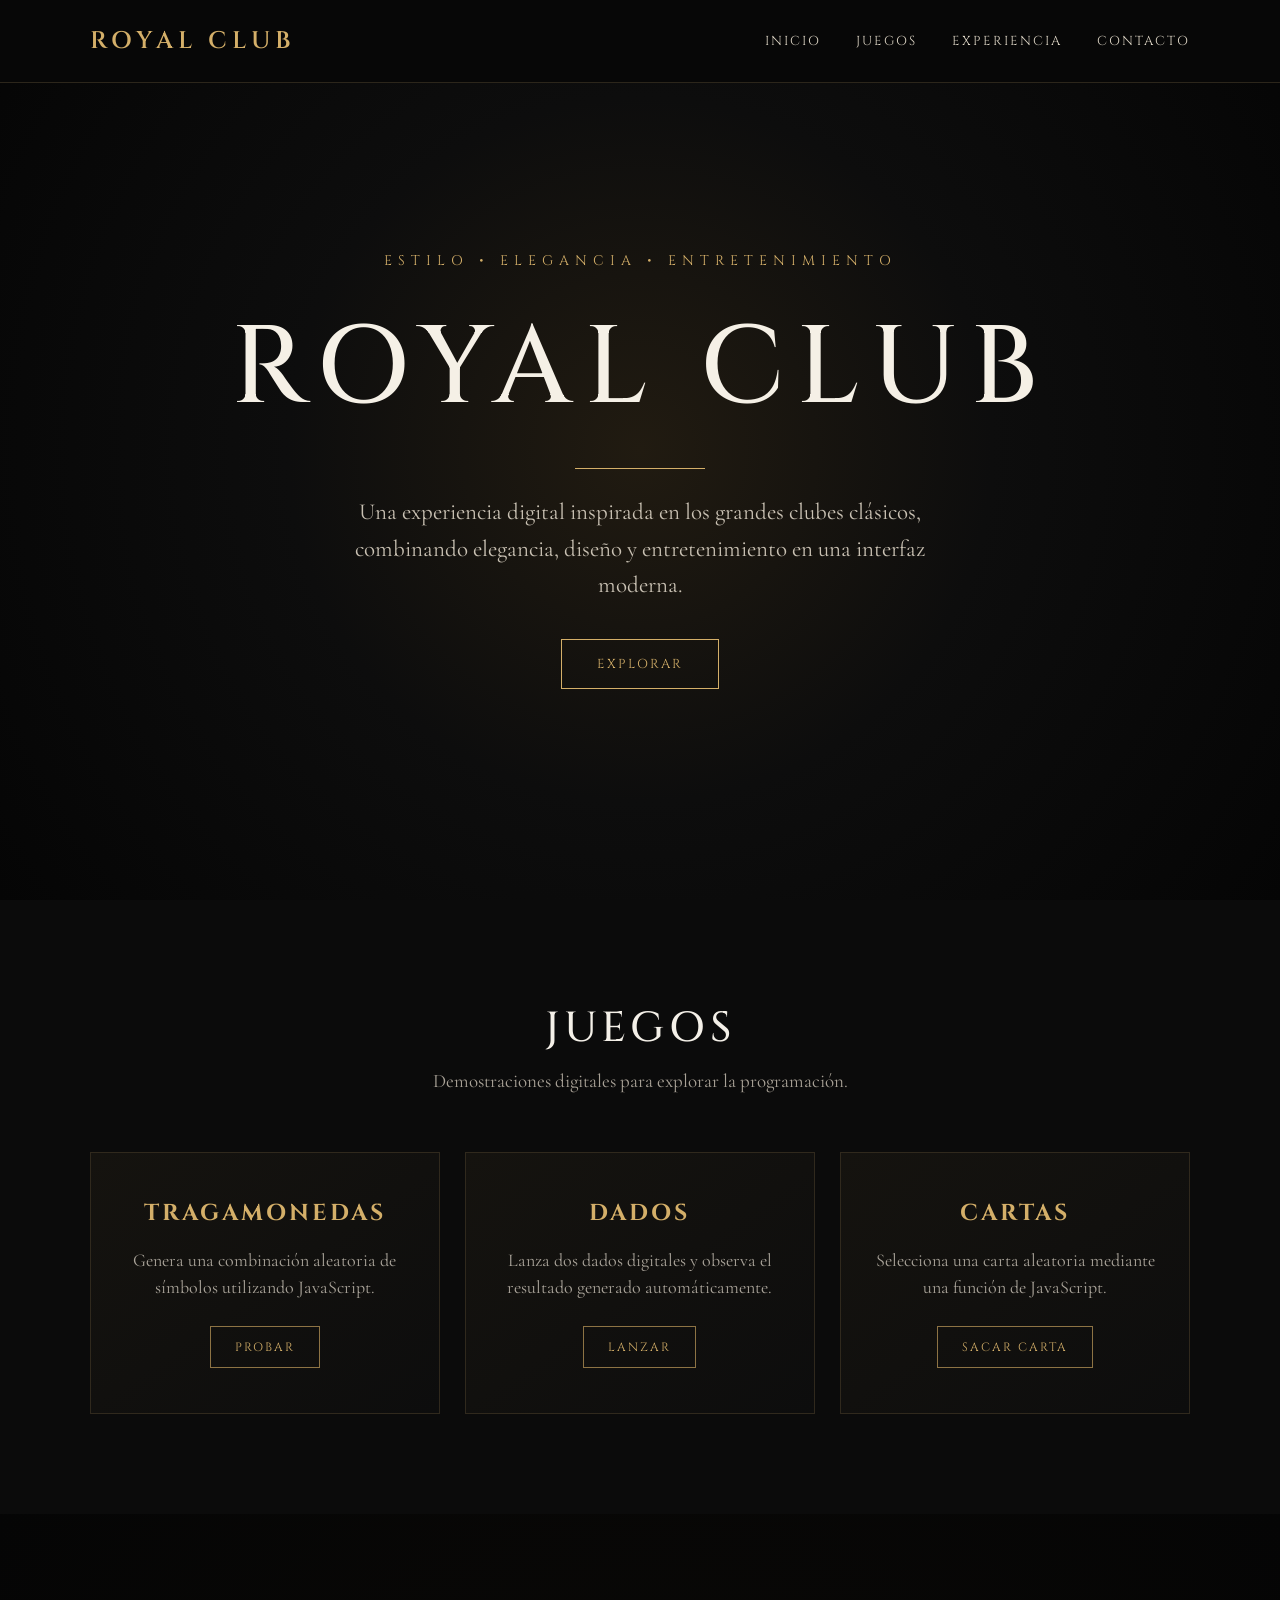
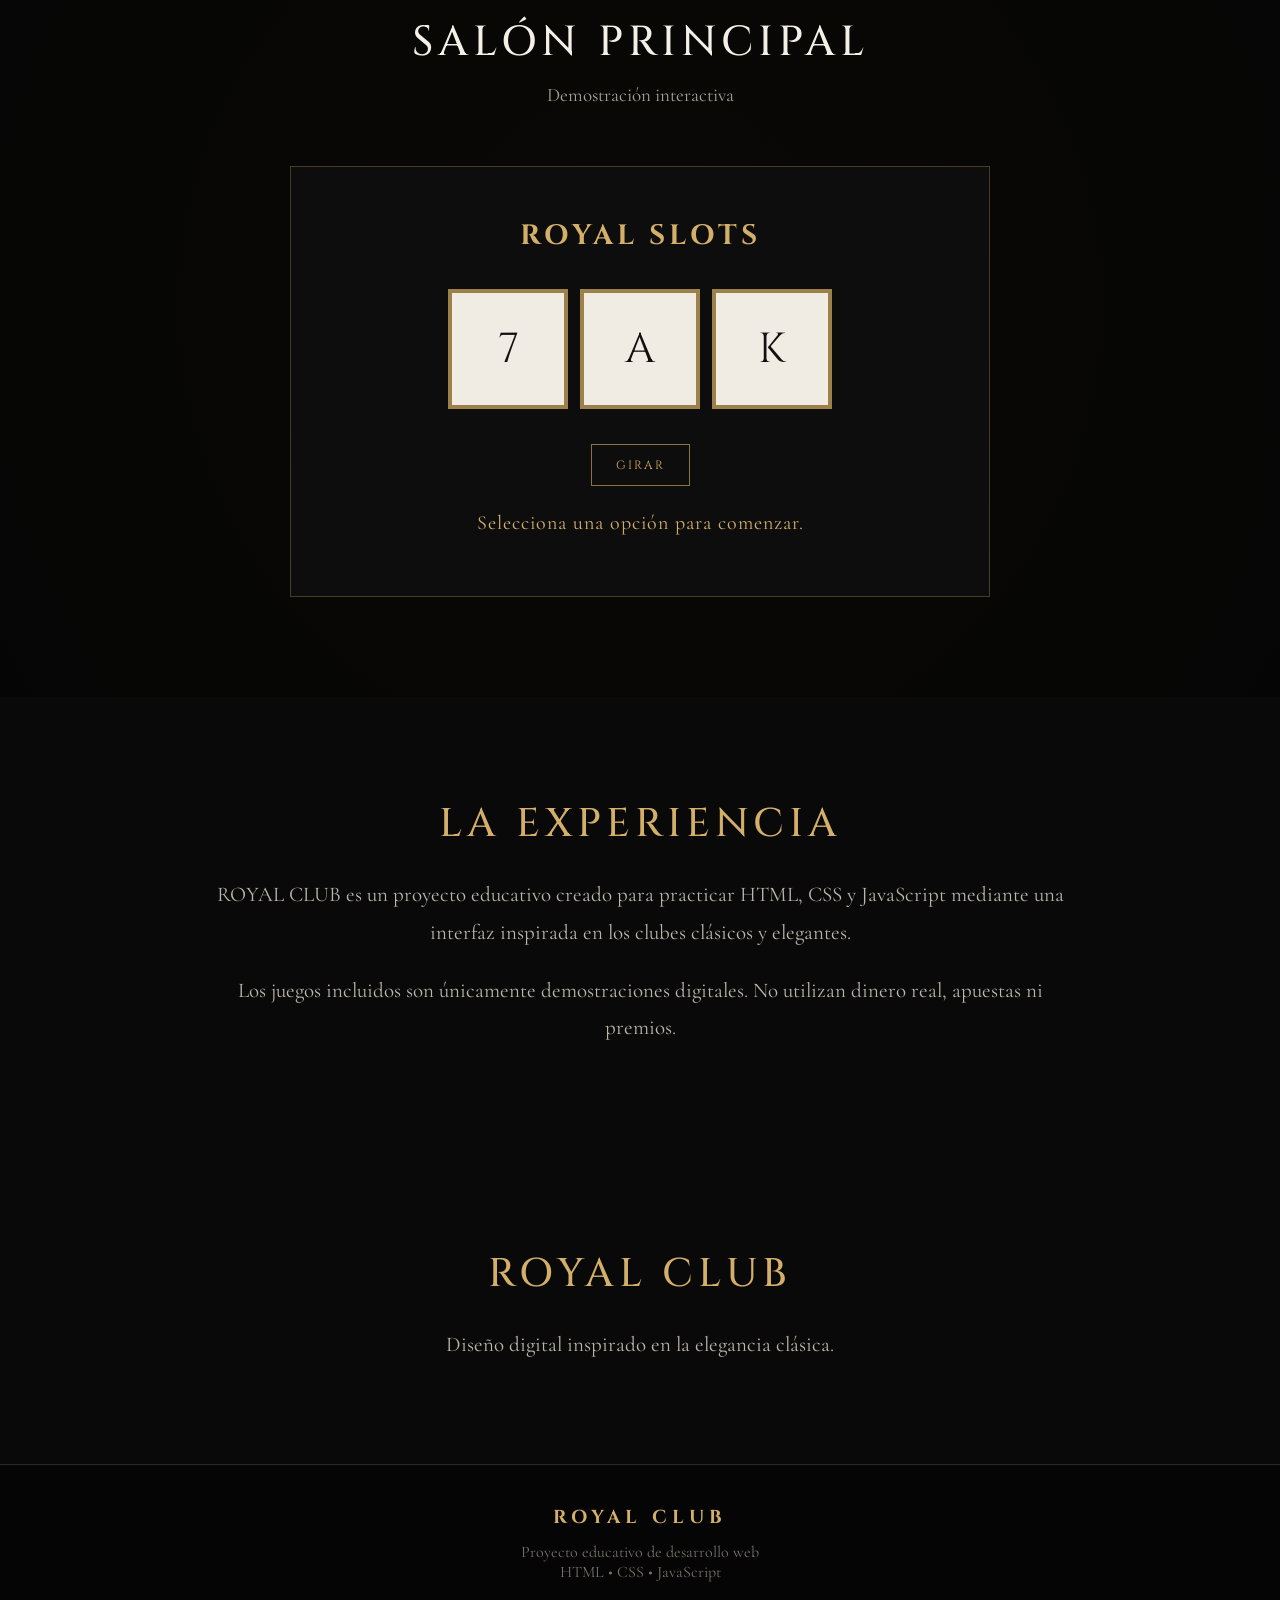
==== index.html @ a1172661 "casino" ====
<!DOCTYPE html>
<html lang="es">
<head>
    <meta charset="UTF-8">
    <meta name="viewport" content="width=device-width, initial-scale=1.0">

    <title>ROYAL CLUB</title>

    <!-- Fuentes elegantes -->
    <link rel="preconnect" href="https://fonts.googleapis.com">
    <link rel="preconnect" href="https://fonts.gstatic.com" crossorigin>

    <link href="https://fonts.googleapis.com/css2?family=Cinzel:wght@400;500;600;700&family=Cormorant+Garamond:wght@400;500;600;700&display=swap" rel="stylesheet">

    <style>

        * {
            margin: 0;
            padding: 0;
            box-sizing: border-box;
        }

        html {
            scroll-behavior: smooth;
        }

        body {
            background: #080808;
            color: #f4f0e8;
            font-family: "Cormorant Garamond", serif;
        }

        /* =========================
           HEADER
        ========================= */

        header {
            width: 100%;
            padding: 25px 7%;
            display: flex;
            justify-content: space-between;
            align-items: center;

            background: rgba(8, 8, 8, 0.96);
            border-bottom: 1px solid #2c261b;

            position: fixed;
            top: 0;
            z-index: 1000;
        }

        .logo {
            font-family: "Cinzel", serif;
            color: #d4af69;
            font-size: 24px;
            letter-spacing: 5px;
            font-weight: 600;
        }

        nav {
            display: flex;
            gap: 35px;
        }

        nav a {
            text-decoration: none;
            color: #ddd5c5;
            font-family: "Cinzel", serif;
            font-size: 13px;
            letter-spacing: 2px;
            transition: 0.3s;
        }

        nav a:hover {
            color: #d4af69;
        }

        /* =========================
           HERO
        ========================= */

        .hero {
            min-height: 100vh;

            display: flex;
            justify-content: center;
            align-items: center;
            text-align: center;

            padding: 120px 20px 80px;

            background:
                radial-gradient(circle at center, #211b11 0%, #0d0d0d 45%, #050505 100%);
        }

        .hero-content {
            max-width: 900px;
        }

        .small-title {
            font-family: "Cinzel", serif;
            color: #d4af69;
            letter-spacing: 6px;
            font-size: 14px;
            margin-bottom: 25px;
        }

        .hero h1 {
            font-family: "Cinzel", serif;
            font-size: clamp(55px, 9vw, 110px);
            font-weight: 500;
            letter-spacing: 12px;
            color: #f5f0e6;
            margin-bottom: 15px;
        }

        .gold-line {
            width: 130px;
            height: 1px;
            background: #d4af69;
            margin: 25px auto;
        }

        .hero p {
            max-width: 650px;
            margin: auto;

            color: #c9c1b3;
            font-size: 23px;
            line-height: 1.6;
        }

        .main-button {
            display: inline-block;
            margin-top: 35px;
            padding: 15px 35px;

            border: 1px solid #d4af69;
            color: #d4af69;
            text-decoration: none;

            font-family: "Cinzel", serif;
            font-size: 13px;
            letter-spacing: 2px;

            transition: 0.4s;
        }

        .main-button:hover {
            background: #d4af69;
            color: #080808;
        }

        /* =========================
           SECCIONES
        ========================= */

        section {
            padding: 100px 7%;
        }

        .section-title {
            text-align: center;
            margin-bottom: 60px;
        }

        .section-title h2 {
            font-family: "Cinzel", serif;
            font-size: 42px;
            font-weight: 500;
            letter-spacing: 5px;
        }

        .section-title p {
            color: #a9a297;
            font-size: 19px;
            margin-top: 12px;
        }

        /* =========================
           JUEGOS
        ========================= */

        .games {
            background: #0b0b0b;
        }

        .game-container {
            max-width: 1150px;
            margin: auto;

            display: grid;
            grid-template-columns: repeat(3, 1fr);
            gap: 25px;
        }

        .game-card {
            background: linear-gradient(145deg, #15130f, #0d0d0d);

            border: 1px solid #30291d;

            padding: 45px 30px;
            text-align: center;

            transition: 0.4s;
        }

        .game-card:hover {
            transform: translateY(-8px);
            border-color: #d4af69;
        }

        .game-card h3 {
            font-family: "Cinzel", serif;
            color: #d4af69;
            font-size: 23px;
            letter-spacing: 3px;
            margin-bottom: 18px;
        }

        .game-card p {
            color: #aaa49a;
            font-size: 18px;
            line-height: 1.5;
            margin-bottom: 25px;
        }

        .game-button {
            background: transparent;
            border: 1px solid #8d7344;
            color: #d4af69;

            padding: 12px 24px;

            cursor: pointer;

            font-family: "Cinzel", serif;
            font-size: 12px;
            letter-spacing: 2px;

            transition: 0.3s;
        }

        .game-button:hover {
            background: #d4af69;
            color: #080808;
        }

        /* =========================
           DEMOSTRACIÓN
        ========================= */

        .demo {
            background:
                linear-gradient(rgba(5,5,5,.93), rgba(5,5,5,.93)),
                radial-gradient(circle, #4c3a1b, #050505);
        }

        .casino-machine {
            max-width: 700px;
            margin: auto;

            padding: 50px;

            border: 1px solid #4a3b23;
            background: #0d0d0d;

            text-align: center;
        }

        .casino-machine h3 {
            font-family: "Cinzel", serif;
            font-size: 28px;
            letter-spacing: 4px;
            color: #d4af69;
            margin-bottom: 35px;
        }

        .slots {
            display: flex;
            justify-content: center;
            gap: 12px;

            margin-bottom: 35px;
        }

        .slot {
            width: 120px;
            height: 120px;

            display: flex;
            justify-content: center;
            align-items: center;

            background: #f0ece3;
            color: #111;

            font-family: "Cinzel", serif;
            font-size: 42px;

            border: 4px solid #9d814b;
        }

        .result {
            margin-top: 25px;

            min-height: 35px;

            color: #d4af69;

            font-size: 20px;
            letter-spacing: 1px;
        }

        /* =========================
           EXPERIENCIA
        ========================= */

        .experience {
            background: #090909;
        }

        .experience-content {
            max-width: 850px;
            margin: auto;

            text-align: center;
        }

        .experience-content h2 {
            font-family: "Cinzel", serif;
            font-size: 40px;
            font-weight: 500;
            letter-spacing: 5px;
            color: #d4af69;
            margin-bottom: 25px;
        }

        .experience-content p {
            color: #bcb5aa;
            font-size: 21px;
            line-height: 1.8;
        }

        /* =========================
           FOOTER
        ========================= */

        footer {
            border-top: 1px solid #30291d;

            padding: 40px 20px;

            text-align: center;

            background: #050505;
        }

        footer h3 {
            font-family: "Cinzel", serif;
            color: #d4af69;
            letter-spacing: 5px;
            margin-bottom: 12px;
        }

        footer p {
            color: #777269;
            font-size: 16px;
        }

        /* =========================
           RESPONSIVE
        ========================= */

        @media (max-width: 850px) {

            header {
                padding: 20px;
            }

            nav {
                gap: 12px;
            }

            nav a {
                font-size: 10px;
            }

            .game-container {
                grid-template-columns: 1fr;
            }

            .hero h1 {
                letter-spacing: 6px;
            }
        }

        @media (max-width: 550px) {

            header {
                flex-direction: column;
                gap: 15px;
            }

            nav {
                flex-wrap: wrap;
                justify-content: center;
            }

            .hero {
                padding-top: 170px;
            }

            .hero h1 {
                font-size: 48px;
            }

            .hero p {
                font-size: 19px;
            }

            .slots {
                gap: 6px;
            }

            .slot {
                width: 85px;
                height: 90px;
                font-size: 30px;
            }

            .casino-machine {
                padding: 30px 15px;
            }
        }

    </style>
</head>

<body>

    <!-- =========================
         HEADER
    ========================= -->

    <header>

        <div class="logo">
            ROYAL CLUB
        </div>

        <nav>
            <a href="#inicio">INICIO</a>
            <a href="#juegos">JUEGOS</a>
            <a href="#experiencia">EXPERIENCIA</a>
            <a href="#contacto">CONTACTO</a>
        </nav>

    </header>


    <!-- =========================
         INICIO
    ========================= -->

    <section class="hero" id="inicio">

        <div class="hero-content">

            <div class="small-title">
                ESTILO • ELEGANCIA • ENTRETENIMIENTO
            </div>

            <h1>
                ROYAL CLUB
            </h1>

            <div class="gold-line"></div>

            <p>
                Una experiencia digital inspirada en los grandes clubes
                clásicos, combinando elegancia, diseño y entretenimiento
                en una interfaz moderna.
            </p>

            <a href="#juegos" class="main-button">
                EXPLORAR
            </a>

        </div>

    </section>


    <!-- =========================
         JUEGOS
    ========================= -->

    <section class="games" id="juegos">

        <div class="section-title">

            <h2>
                JUEGOS
            </h2>

            <p>
                Demostraciones digitales para explorar la programación.
            </p>

        </div>


        <div class="game-container">

            <div class="game-card">

                <h3>
                    TRAGAMONEDAS
                </h3>

                <p>
                    Genera una combinación aleatoria de símbolos
                    utilizando JavaScript.
                </p>

                <button class="game-button" onclick="jugarSlots()">
                    PROBAR
                </button>

            </div>


            <div class="game-card">

                <h3>
                    DADOS
                </h3>

                <p>
                    Lanza dos dados digitales y observa el resultado
                    generado automáticamente.
                </p>

                <button class="game-button" onclick="lanzarDados()">
                    LANZAR
                </button>

            </div>


            <div class="game-card">

                <h3>
                    CARTAS
                </h3>

                <p>
                    Selecciona una carta aleatoria mediante una función
                    de JavaScript.
                </p>

                <button class="game-button" onclick="sacarCarta()">
                    SACAR CARTA
                </button>

            </div>

        </div>

    </section>


    <!-- =========================
         DEMOSTRACIÓN
    ========================= -->

    <section class="demo">

        <div class="section-title">

            <h2>
                SALÓN PRINCIPAL
            </h2>

            <p>
                Demostración interactiva
            </p>

        </div>


        <div class="casino-machine">

            <h3>
                ROYAL SLOTS
            </h3>

            <div class="slots">

                <div class="slot" id="slot1">
                    7
                </div>

                <div class="slot" id="slot2">
                    A
                </div>

                <div class="slot" id="slot3">
                    K
                </div>

            </div>


            <button class="game-button" onclick="jugarSlots()">
                GIRAR
            </button>

            <div class="result" id="resultado">
                Selecciona una opción para comenzar.
            </div>

        </div>

    </section>


    <!-- =========================
         EXPERIENCIA
    ========================= -->

    <section class="experience" id="experiencia">

        <div class="experience-content">

            <h2>
                LA EXPERIENCIA
            </h2>

            <p>
                ROYAL CLUB es un proyecto educativo creado para practicar
                HTML, CSS y JavaScript mediante una interfaz inspirada
                en los clubes clásicos y elegantes.
            </p>

            <br>

            <p>
                Los juegos incluidos son únicamente demostraciones
                digitales. No utilizan dinero real, apuestas ni premios.
            </p>

        </div>

    </section>


    <!-- =========================
         CONTACTO
    ========================= -->

    <section class="experience" id="contacto">

        <div class="experience-content">

            <h2>
                ROYAL CLUB
            </h2>

            <p>
                Diseño digital inspirado en la elegancia clásica.
            </p>

        </div>

    </section>


    <!-- =========================
         FOOTER
    ========================= -->

    <footer>

        <h3>
            ROYAL CLUB
        </h3>

        <p>
            Proyecto educativo de desarrollo web
        </p>

        <p>
            HTML • CSS • JavaScript
        </p>

    </footer>


    <!-- =========================
         JAVASCRIPT
    ========================= -->

    <script>

        const simbolos = [
            "7",
            "A",
            "K",
            "Q",
            "★",
            "◆"
        ];


        function jugarSlots() {

            const resultado1 =
                simbolos[Math.floor(Math.random() * simbolos.length)];

            const resultado2 =
                simbolos[Math.floor(Math.random() * simbolos.length)];

            const resultado3 =
                simbolos[Math.floor(Math.random() * simbolos.length)];


            document.getElementById("slot1").textContent = resultado1;

            document.getElementById("slot2").textContent = resultado2;

            document.getElementById("slot3").textContent = resultado3;


            const resultado =
                document.getElementById("resultado");


            if (
                resultado1 === resultado2 &&
                resultado2 === resultado3
            ) {

                resultado.textContent =
                    "Tres símbolos iguales.";

            } else {

                resultado.textContent =
                    "Combinación generada.";

            }

        }


        function lanzarDados() {

            const dado1 =
                Math.floor(Math.random() * 6) + 1;

            const dado2 =
                Math.floor(Math.random() * 6) + 1;

            const total =
                dado1 + dado2;


            document.getElementById("resultado").textContent =
                "Dado 1: " + dado1 +
                " | Dado 2: " + dado2 +
                " | Total: " + total;

        }


        function sacarCarta() {

            const cartas = [
                "AS",
                "REY",
                "REINA",
                "JACK",
                "10",
                "9"
            ];


            const carta =
                cartas[Math.floor(Math.random() * cartas.length)];


            document.getElementById("resultado").textContent =
                "Carta seleccionada: " + carta;

        }

    </script>

</body>
</html>
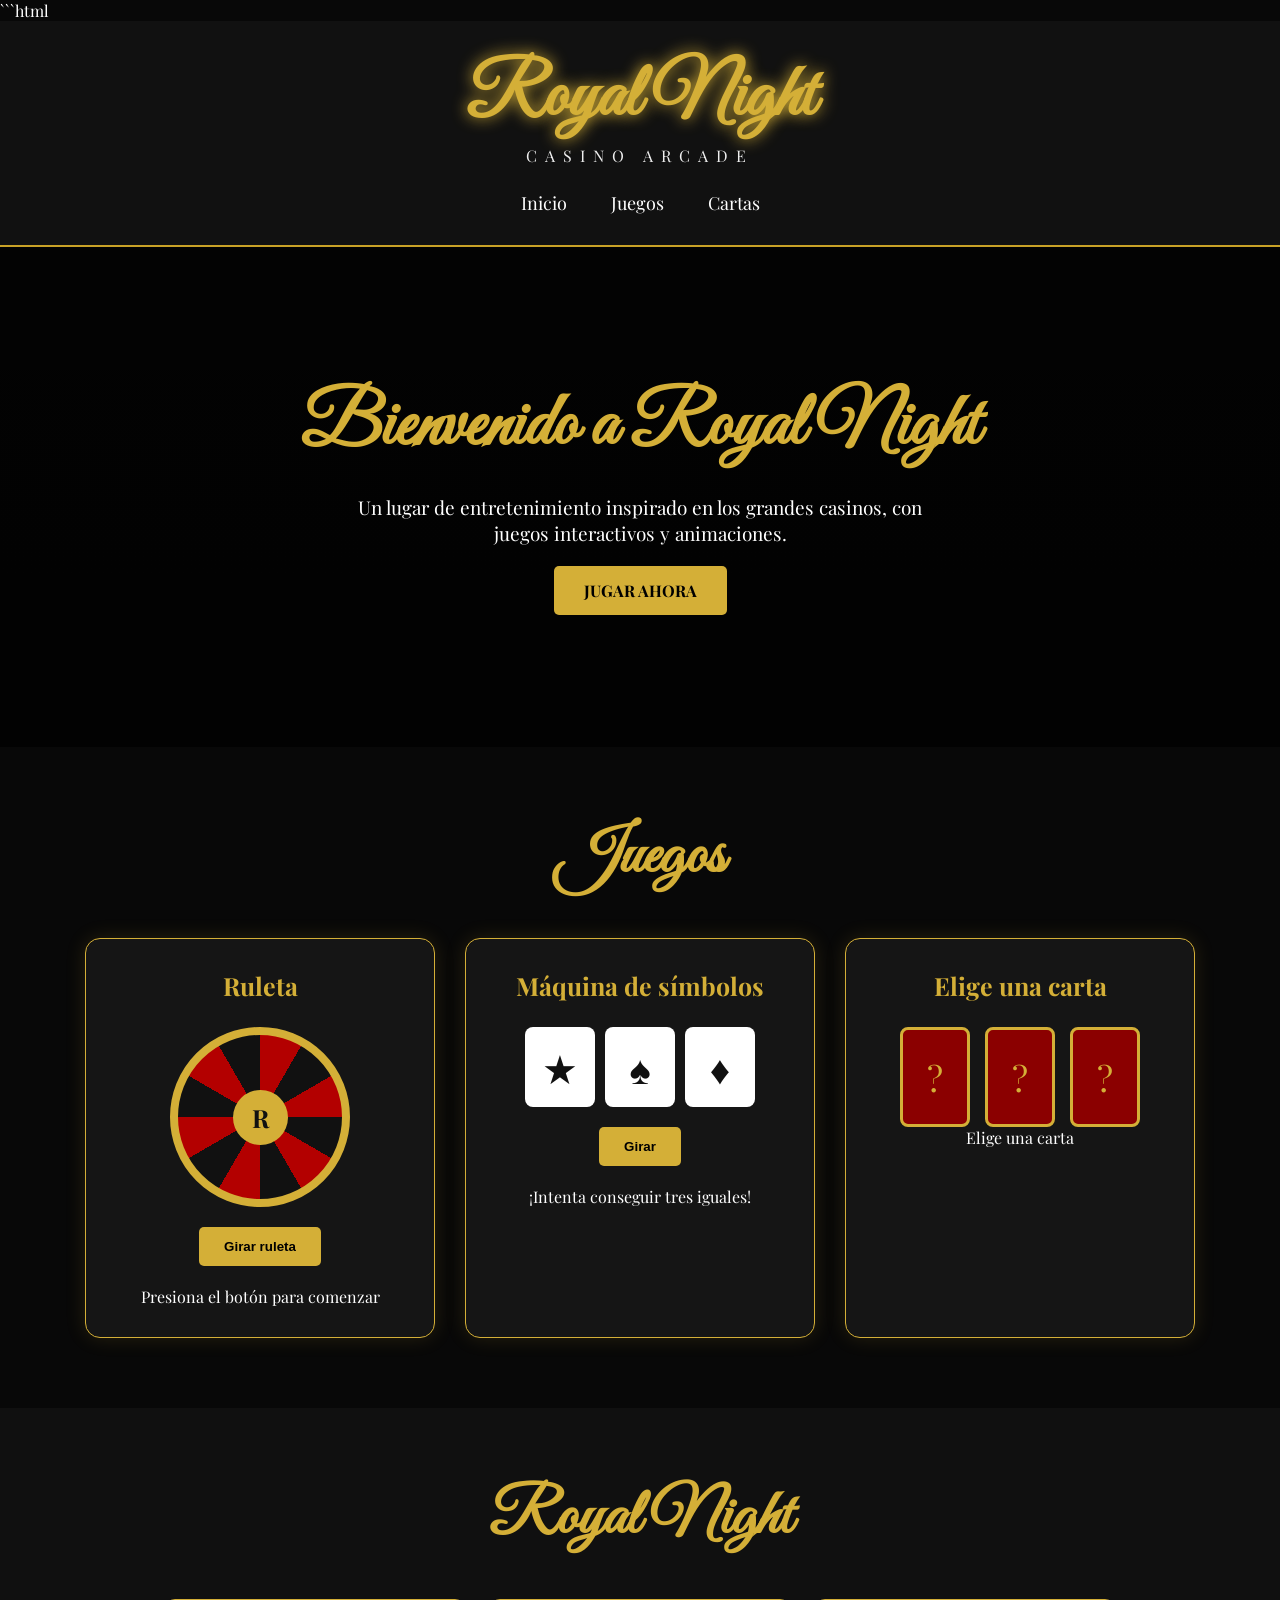
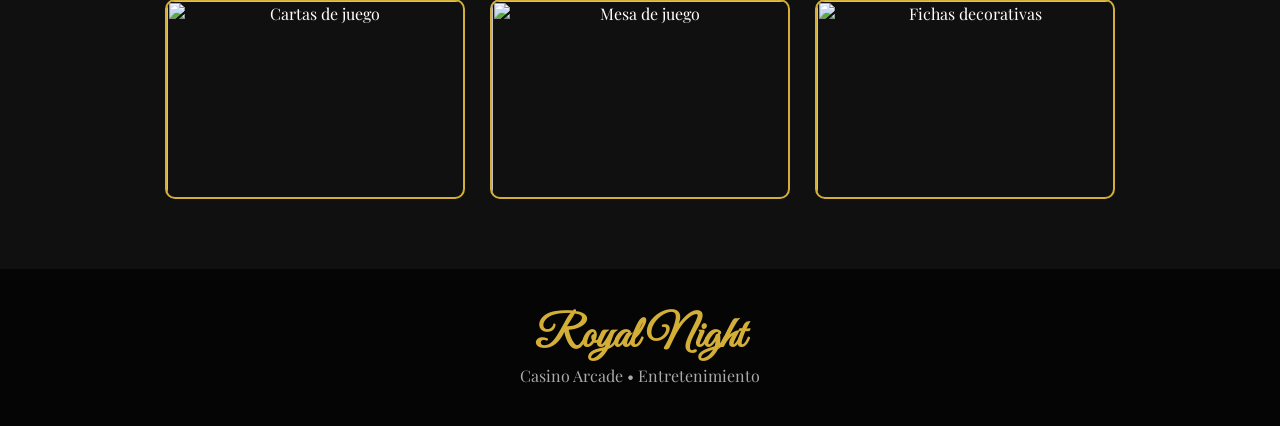
==== commit 6dbecb38: "casino" ====
--- a/index.html
+++ b/index.html
@@ -1,569 +1,106 @@
+```html
 <!DOCTYPE html>
 <html lang="es">
 <head>
     <meta charset="UTF-8">
     <meta name="viewport" content="width=device-width, initial-scale=1.0">
+    <title>Royal Night Casino</title>
 
-    <title>ROYAL CLUB</title>
-
-    <!-- Fuentes elegantes -->
     <link rel="preconnect" href="https://fonts.googleapis.com">
     <link rel="preconnect" href="https://fonts.gstatic.com" crossorigin>
+    <link href="https://fonts.googleapis.com/css2?family=Great+Vibes&family=Playfair+Display:wght@400;600;700&display=swap" rel="stylesheet">
 
-    <link href="https://fonts.googleapis.com/css2?family=Cinzel:wght@400;500;600;700&family=Cormorant+Garamond:wght@400;500;600;700&display=swap" rel="stylesheet">
-
-    <style>
-
-        * {
-            margin: 0;
-            padding: 0;
-            box-sizing: border-box;
-        }
-
-        html {
-            scroll-behavior: smooth;
-        }
-
-        body {
-            background: #080808;
-            color: #f4f0e8;
-            font-family: "Cormorant Garamond", serif;
-        }
-
-        /* =========================
-           HEADER
-        ========================= */
-
-        header {
-            width: 100%;
-            padding: 25px 7%;
-            display: flex;
-            justify-content: space-between;
-            align-items: center;
-
-            background: rgba(8, 8, 8, 0.96);
-            border-bottom: 1px solid #2c261b;
-
-            position: fixed;
-            top: 0;
-            z-index: 1000;
-        }
-
-        .logo {
-            font-family: "Cinzel", serif;
-            color: #d4af69;
-            font-size: 24px;
-            letter-spacing: 5px;
-            font-weight: 600;
-        }
-
-        nav {
-            display: flex;
-            gap: 35px;
-        }
-
-        nav a {
-            text-decoration: none;
-            color: #ddd5c5;
-            font-family: "Cinzel", serif;
-            font-size: 13px;
-            letter-spacing: 2px;
-            transition: 0.3s;
-        }
-
-        nav a:hover {
-            color: #d4af69;
-        }
-
-        /* =========================
-           HERO
-        ========================= */
-
-        .hero {
-            min-height: 100vh;
-
-            display: flex;
-            justify-content: center;
-            align-items: center;
-            text-align: center;
-
-            padding: 120px 20px 80px;
-
-            background:
-                radial-gradient(circle at center, #211b11 0%, #0d0d0d 45%, #050505 100%);
-        }
-
-        .hero-content {
-            max-width: 900px;
-        }
-
-        .small-title {
-            font-family: "Cinzel", serif;
-            color: #d4af69;
-            letter-spacing: 6px;
-            font-size: 14px;
-            margin-bottom: 25px;
-        }
-
-        .hero h1 {
-            font-family: "Cinzel", serif;
-            font-size: clamp(55px, 9vw, 110px);
-            font-weight: 500;
-            letter-spacing: 12px;
-            color: #f5f0e6;
-            margin-bottom: 15px;
-        }
-
-        .gold-line {
-            width: 130px;
-            height: 1px;
-            background: #d4af69;
-            margin: 25px auto;
-        }
-
-        .hero p {
-            max-width: 650px;
-            margin: auto;
-
-            color: #c9c1b3;
-            font-size: 23px;
-            line-height: 1.6;
-        }
-
-        .main-button {
-            display: inline-block;
-            margin-top: 35px;
-            padding: 15px 35px;
-
-            border: 1px solid #d4af69;
-            color: #d4af69;
-            text-decoration: none;
-
-            font-family: "Cinzel", serif;
-            font-size: 13px;
-            letter-spacing: 2px;
-
-            transition: 0.4s;
-        }
-
-        .main-button:hover {
-            background: #d4af69;
-            color: #080808;
-        }
-
-        /* =========================
-           SECCIONES
-        ========================= */
-
-        section {
-            padding: 100px 7%;
-        }
-
-        .section-title {
-            text-align: center;
-            margin-bottom: 60px;
-        }
-
-        .section-title h2 {
-            font-family: "Cinzel", serif;
-            font-size: 42px;
-            font-weight: 500;
-            letter-spacing: 5px;
-        }
-
-        .section-title p {
-            color: #a9a297;
-            font-size: 19px;
-            margin-top: 12px;
-        }
-
-        /* =========================
-           JUEGOS
-        ========================= */
-
-        .games {
-            background: #0b0b0b;
-        }
-
-        .game-container {
-            max-width: 1150px;
-            margin: auto;
-
-            display: grid;
-            grid-template-columns: repeat(3, 1fr);
-            gap: 25px;
-        }
-
-        .game-card {
-            background: linear-gradient(145deg, #15130f, #0d0d0d);
-
-            border: 1px solid #30291d;
-
-            padding: 45px 30px;
-            text-align: center;
-
-            transition: 0.4s;
-        }
-
-        .game-card:hover {
-            transform: translateY(-8px);
-            border-color: #d4af69;
-        }
-
-        .game-card h3 {
-            font-family: "Cinzel", serif;
-            color: #d4af69;
-            font-size: 23px;
-            letter-spacing: 3px;
-            margin-bottom: 18px;
-        }
-
-        .game-card p {
-            color: #aaa49a;
-            font-size: 18px;
-            line-height: 1.5;
-            margin-bottom: 25px;
-        }
-
-        .game-button {
-            background: transparent;
-            border: 1px solid #8d7344;
-            color: #d4af69;
-
-            padding: 12px 24px;
-
-            cursor: pointer;
-
-            font-family: "Cinzel", serif;
-            font-size: 12px;
-            letter-spacing: 2px;
-
-            transition: 0.3s;
-        }
-
-        .game-button:hover {
-            background: #d4af69;
-            color: #080808;
-        }
-
-        /* =========================
-           DEMOSTRACIÓN
-        ========================= */
-
-        .demo {
-            background:
-                linear-gradient(rgba(5,5,5,.93), rgba(5,5,5,.93)),
-                radial-gradient(circle, #4c3a1b, #050505);
-        }
-
-        .casino-machine {
-            max-width: 700px;
-            margin: auto;
-
-            padding: 50px;
-
-            border: 1px solid #4a3b23;
-            background: #0d0d0d;
-
-            text-align: center;
-        }
-
-        .casino-machine h3 {
-            font-family: "Cinzel", serif;
-            font-size: 28px;
-            letter-spacing: 4px;
-            color: #d4af69;
-            margin-bottom: 35px;
-        }
-
-        .slots {
-            display: flex;
-            justify-content: center;
-            gap: 12px;
-
-            margin-bottom: 35px;
-        }
-
-        .slot {
-            width: 120px;
-            height: 120px;
-
-            display: flex;
-            justify-content: center;
-            align-items: center;
-
-            background: #f0ece3;
-            color: #111;
-
-            font-family: "Cinzel", serif;
-            font-size: 42px;
-
-            border: 4px solid #9d814b;
-        }
-
-        .result {
-            margin-top: 25px;
-
-            min-height: 35px;
-
-            color: #d4af69;
-
-            font-size: 20px;
-            letter-spacing: 1px;
-        }
-
-        /* =========================
-           EXPERIENCIA
-        ========================= */
-
-        .experience {
-            background: #090909;
-        }
-
-        .experience-content {
-            max-width: 850px;
-            margin: auto;
-
-            text-align: center;
-        }
-
-        .experience-content h2 {
-            font-family: "Cinzel", serif;
-            font-size: 40px;
-            font-weight: 500;
-            letter-spacing: 5px;
-            color: #d4af69;
-            margin-bottom: 25px;
-        }
-
-        .experience-content p {
-            color: #bcb5aa;
-            font-size: 21px;
-            line-height: 1.8;
-        }
-
-        /* =========================
-           FOOTER
-        ========================= */
-
-        footer {
-            border-top: 1px solid #30291d;
-
-            padding: 40px 20px;
-
-            text-align: center;
-
-            background: #050505;
-        }
-
-        footer h3 {
-            font-family: "Cinzel", serif;
-            color: #d4af69;
-            letter-spacing: 5px;
-            margin-bottom: 12px;
-        }
-
-        footer p {
-            color: #777269;
-            font-size: 16px;
-        }
-
-        /* =========================
-           RESPONSIVE
-        ========================= */
-
-        @media (max-width: 850px) {
-
-            header {
-                padding: 20px;
-            }
-
-            nav {
-                gap: 12px;
-            }
-
-            nav a {
-                font-size: 10px;
-            }
-
-            .game-container {
-                grid-template-columns: 1fr;
-            }
-
-            .hero h1 {
-                letter-spacing: 6px;
-            }
-        }
-
-        @media (max-width: 550px) {
-
-            header {
-                flex-direction: column;
-                gap: 15px;
-            }
-
-            nav {
-                flex-wrap: wrap;
-                justify-content: center;
-            }
-
-            .hero {
-                padding-top: 170px;
-            }
-
-            .hero h1 {
-                font-size: 48px;
-            }
-
-            .hero p {
-                font-size: 19px;
-            }
-
-            .slots {
-                gap: 6px;
-            }
-
-            .slot {
-                width: 85px;
-                height: 90px;
-                font-size: 30px;
-            }
-
-            .casino-machine {
-                padding: 30px 15px;
-            }
-        }
-
-    </style>
+    <link rel="stylesheet" href="css/style.css">
 </head>
 
 <body>
 
-    <!-- =========================
-         HEADER
-    ========================= -->
-
     <header>
-
-        <div class="logo">
-            ROYAL CLUB
-        </div>
+        <h1>Royal Night</h1>
+        <p>CASINO ARCADE</p>
 
         <nav>
-            <a href="#inicio">INICIO</a>
-            <a href="#juegos">JUEGOS</a>
-            <a href="#experiencia">EXPERIENCIA</a>
-            <a href="#contacto">CONTACTO</a>
+            <a href="#inicio">Inicio</a>
+            <a href="#juegos">Juegos</a>
+            <a href="#cartas">Cartas</a>
         </nav>
-
     </header>
 
-
-    <!-- =========================
-         INICIO
-    ========================= -->
-
-    <section class="hero" id="inicio">
-
-        <div class="hero-content">
-
-            <div class="small-title">
-                ESTILO • ELEGANCIA • ENTRETENIMIENTO
-            </div>
-
-            <h1>
-                ROYAL CLUB
-            </h1>
-
-            <div class="gold-line"></div>
-
+    <section id="inicio" class="hero">
+        <div class="hero-text">
+            <h2>Bienvenido a Royal Night</h2>
             <p>
-                Una experiencia digital inspirada en los grandes clubes
-                clásicos, combinando elegancia, diseño y entretenimiento
-                en una interfaz moderna.
+                Un lugar de entretenimiento inspirado en los grandes casinos,
+                con juegos interactivos y animaciones.
             </p>
 
-            <a href="#juegos" class="main-button">
-                EXPLORAR
-            </a>
-
+            <a href="#juegos" class="boton">JUGAR AHORA</a>
         </div>
-
     </section>
 
+    <section id="juegos" class="juegos">
 
-    <!-- =========================
-         JUEGOS
-    ========================= -->
+        <h2>Juegos</h2>
 
-    <section class="games" id="juegos">
+        <div class="contenedor-juegos">
 
-        <div class="section-title">
+            <!-- RULETA -->
+            <div class="juego">
+                <h3>Ruleta</h3>
 
-            <h2>
-                JUEGOS
-            </h2>
+                <div class="ruleta" id="ruleta">
+                    <div class="centro">R</div>
+                </div>
 
-            <p>
-                Demostraciones digitales para explorar la programación.
-            </p>
+                <button onclick="girarRuleta()">Girar ruleta</button>
 
-        </div>
-
-
-        <div class="game-container">
-
-            <div class="game-card">
-
-                <h3>
-                    TRAGAMONEDAS
-                </h3>
-
-                <p>
-                    Genera una combinación aleatoria de símbolos
-                    utilizando JavaScript.
+                <p id="resultadoRuleta">
+                    Presiona el botón para comenzar
                 </p>
-
-                <button class="game-button" onclick="jugarSlots()">
-                    PROBAR
-                </button>
-
             </div>
 
 
-            <div class="game-card">
+            <!-- SIMBOLOS -->
+            <div class="juego">
+                <h3>Máquina de símbolos</h3>
 
-                <h3>
-                    DADOS
-                </h3>
+                <div class="slots">
+                    <span id="slot1">★</span>
+                    <span id="slot2">♠</span>
+                    <span id="slot3">♦</span>
+                </div>
 
-                <p>
-                    Lanza dos dados digitales y observa el resultado
-                    generado automáticamente.
+                <button onclick="girarSlots()">Girar</button>
+
+                <p id="resultadoSlots">
+                    ¡Intenta conseguir tres iguales!
                 </p>
-
-                <button class="game-button" onclick="lanzarDados()">
-                    LANZAR
-                </button>
-
             </div>
 
 
-            <div class="game-card">
+            <!-- CARTAS -->
+            <div class="juego" id="cartas">
+                <h3>Elige una carta</h3>
 
-                <h3>
-                    CARTAS
-                </h3>
+                <div class="cartas">
 
-                <p>
-                    Selecciona una carta aleatoria mediante una función
-                    de JavaScript.
+                    <div class="carta" onclick="elegirCarta(this)">
+                        <div class="dorso">?</div>
+                    </div>
+
+                    <div class="carta" onclick="elegirCarta(this)">
+                        <div class="dorso">?</div>
+                    </div>
+
+                    <div class="carta" onclick="elegirCarta(this)">
+                        <div class="dorso">?</div>
+                    </div>
+
+                </div>
+
+                <p id="resultadoCarta">
+                    Elige una carta
                 </p>
-
-                <button class="game-button" onclick="sacarCarta()">
-                    SACAR CARTA
-                </button>
-
             </div>
 
         </div>
@@ -571,232 +108,35 @@
     </section>
 
 
-    <!-- =========================
-         DEMOSTRACIÓN
-    ========================= -->
+    <section class="galeria">
 
-    <section class="demo">
+        <h2>Royal Night</h2>
 
-        <div class="section-title">
+        <div class="imagenes">
 
-            <h2>
-                SALÓN PRINCIPAL
-            </h2>
+            <img
+                src="https://images.unsplash.com/photo-1518893883800-45cd0954574b?auto=format&fit=crop&w=800&q=80"
+                alt="Cartas de juego">
 
-            <p>
-                Demostración interactiva
-            </p>
+            <img
+                src="https://images.unsplash.com/photo-1605870445919-838d190e8e1b?auto=format&fit=crop&w=800&q=80"
+                alt="Mesa de juego">
 
-        </div>
-
-
-        <div class="casino-machine">
-
-            <h3>
-                ROYAL SLOTS
-            </h3>
-
-            <div class="slots">
-
-                <div class="slot" id="slot1">
-                    7
-                </div>
-
-                <div class="slot" id="slot2">
-                    A
-                </div>
-
-                <div class="slot" id="slot3">
-                    K
-                </div>
-
-            </div>
-
-
-            <button class="game-button" onclick="jugarSlots()">
-                GIRAR
-            </button>
-
-            <div class="result" id="resultado">
-                Selecciona una opción para comenzar.
-            </div>
+            <img
+                src="https://images.unsplash.com/photo-1518544887879-ef9c7c2c9e7e?auto=format&fit=crop&w=800&q=80"
+                alt="Fichas decorativas">
 
         </div>
 
     </section>
 
 
-    <!-- =========================
-         EXPERIENCIA
-    ========================= -->
-
-    <section class="experience" id="experiencia">
-
-        <div class="experience-content">
-
-            <h2>
-                LA EXPERIENCIA
-            </h2>
-
-            <p>
-                ROYAL CLUB es un proyecto educativo creado para practicar
-                HTML, CSS y JavaScript mediante una interfaz inspirada
-                en los clubes clásicos y elegantes.
-            </p>
-
-            <br>
-
-            <p>
-                Los juegos incluidos son únicamente demostraciones
-                digitales. No utilizan dinero real, apuestas ni premios.
-            </p>
-
-        </div>
-
-    </section>
-
-
-    <!-- =========================
-         CONTACTO
-    ========================= -->
-
-    <section class="experience" id="contacto">
-
-        <div class="experience-content">
-
-            <h2>
-                ROYAL CLUB
-            </h2>
-
-            <p>
-                Diseño digital inspirado en la elegancia clásica.
-            </p>
-
-        </div>
-
-    </section>
-
-
-    <!-- =========================
-         FOOTER
-    ========================= -->
-
     <footer>
-
-        <h3>
-            ROYAL CLUB
-        </h3>
-
-        <p>
-            Proyecto educativo de desarrollo web
-        </p>
-
-        <p>
-            HTML • CSS • JavaScript
-        </p>
-
+        <h2>Royal Night</h2>
+        <p>Casino Arcade • Entretenimiento</p>
     </footer>
 
-
-    <!-- =========================
-         JAVASCRIPT
-    ========================= -->
-
-    <script>
-
-        const simbolos = [
-            "7",
-            "A",
-            "K",
-            "Q",
-            "★",
-            "◆"
-        ];
-
-
-        function jugarSlots() {
-
-            const resultado1 =
-                simbolos[Math.floor(Math.random() * simbolos.length)];
-
-            const resultado2 =
-                simbolos[Math.floor(Math.random() * simbolos.length)];
-
-            const resultado3 =
-                simbolos[Math.floor(Math.random() * simbolos.length)];
-
-
-            document.getElementById("slot1").textContent = resultado1;
-
-            document.getElementById("slot2").textContent = resultado2;
-
-            document.getElementById("slot3").textContent = resultado3;
-
-
-            const resultado =
-                document.getElementById("resultado");
-
-
-            if (
-                resultado1 === resultado2 &&
-                resultado2 === resultado3
-            ) {
-
-                resultado.textContent =
-                    "Tres símbolos iguales.";
-
-            } else {
-
-                resultado.textContent =
-                    "Combinación generada.";
-
-            }
-
-        }
-
-
-        function lanzarDados() {
-
-            const dado1 =
-                Math.floor(Math.random() * 6) + 1;
-
-            const dado2 =
-                Math.floor(Math.random() * 6) + 1;
-
-            const total =
-                dado1 + dado2;
-
-
-            document.getElementById("resultado").textContent =
-                "Dado 1: " + dado1 +
-                " | Dado 2: " + dado2 +
-                " | Total: " + total;
-
-        }
-
-
-        function sacarCarta() {
-
-            const cartas = [
-                "AS",
-                "REY",
-                "REINA",
-                "JACK",
-                "10",
-                "9"
-            ];
-
-
-            const carta =
-                cartas[Math.floor(Math.random() * cartas.length)];
-
-
-            document.getElementById("resultado").textContent =
-                "Carta seleccionada: " + carta;
-
-        }
-
-    </script>
+    <script src="js/script.js"></script>
 
 </body>
 </html>
--- a/css/style.css
+++ b/css/style.css
@@ -0,0 +1,301 @@
+
+* {
+    margin: 0;
+    padding: 0;
+    box-sizing: border-box;
+}
+
+body {
+    background: #080808;
+    color: white;
+    font-family: "Playfair Display", serif;
+}
+
+/* ENCABEZADO */
+
+header {
+    background: #111;
+    text-align: center;
+    padding: 30px;
+    border-bottom: 2px solid #c9a227;
+}
+
+header h1 {
+    font-family: "Great Vibes", cursive;
+    font-size: 75px;
+    color: #d4af37;
+    text-shadow: 0 0 15px #d4af37;
+}
+
+header p {
+    letter-spacing: 8px;
+    color: #eee;
+}
+
+nav {
+    margin-top: 25px;
+}
+
+nav a {
+    color: white;
+    text-decoration: none;
+    margin: 0 20px;
+    font-size: 18px;
+    transition: 0.3s;
+}
+
+nav a:hover {
+    color: #d4af37;
+}
+
+
+/* PORTADA */
+
+.hero {
+    min-height: 500px;
+    display: flex;
+    align-items: center;
+    justify-content: center;
+    text-align: center;
+
+    background:
+        linear-gradient(rgba(0,0,0,.65), rgba(0,0,0,.8)),
+        url("https://images.unsplash.com/photo-1518893883800-45cd0954574b?auto=format&fit=crop&w=1600&q=80");
+
+    background-size: cover;
+    background-position: center;
+}
+
+.hero-text h2 {
+    font-family: "Great Vibes", cursive;
+    font-size: 75px;
+    color: #d4af37;
+}
+
+.hero-text p {
+    max-width: 600px;
+    margin: 20px auto;
+    font-size: 19px;
+}
+
+.boton {
+    display: inline-block;
+    padding: 14px 30px;
+    background: #d4af37;
+    color: #000;
+    text-decoration: none;
+    border-radius: 5px;
+    font-weight: bold;
+}
+
+
+/* JUEGOS */
+
+.juegos {
+    padding: 70px 30px;
+    text-align: center;
+}
+
+.juegos > h2,
+.galeria h2 {
+    font-family: "Great Vibes", cursive;
+    color: #d4af37;
+    font-size: 65px;
+    margin-bottom: 40px;
+}
+
+.contenedor-juegos {
+    display: flex;
+    justify-content: center;
+    flex-wrap: wrap;
+    gap: 30px;
+}
+
+.juego {
+    background: #151515;
+    border: 1px solid #d4af37;
+    border-radius: 15px;
+    padding: 30px;
+    width: 350px;
+    min-height: 400px;
+    box-shadow: 0 0 20px rgba(212,175,55,.15);
+}
+
+.juego h3 {
+    color: #d4af37;
+    margin-bottom: 25px;
+    font-size: 25px;
+}
+
+button {
+    background: #d4af37;
+    border: none;
+    padding: 12px 25px;
+    border-radius: 5px;
+    cursor: pointer;
+    font-weight: bold;
+    margin: 20px 0;
+}
+
+button:hover {
+    background: #f1d675;
+    transform: scale(1.05);
+}
+
+
+/* RULETA */
+
+.ruleta {
+    width: 180px;
+    height: 180px;
+    margin: auto;
+
+    border-radius: 50%;
+
+    background: conic-gradient(
+        #b30000 0deg 30deg,
+        #111 30deg 60deg,
+        #b30000 60deg 90deg,
+        #111 90deg 120deg,
+        #b30000 120deg 150deg,
+        #111 150deg 180deg,
+        #b30000 180deg 210deg,
+        #111 210deg 240deg,
+        #b30000 240deg 270deg,
+        #111 270deg 300deg,
+        #b30000 300deg 330deg,
+        #111 330deg 360deg
+    );
+
+    border: 8px solid #d4af37;
+    display: flex;
+    align-items: center;
+    justify-content: center;
+}
+
+.ruleta.girando {
+    animation: girar 2s ease-out;
+}
+
+.centro {
+    background: #d4af37;
+    color: #111;
+    width: 55px;
+    height: 55px;
+    border-radius: 50%;
+    display: flex;
+    justify-content: center;
+    align-items: center;
+    font-size: 25px;
+    font-weight: bold;
+}
+
+@keyframes girar {
+    from {
+        transform: rotate(0deg);
+    }
+
+    to {
+        transform: rotate(1080deg);
+    }
+}
+
+
+/* SIMBOLOS */
+
+.slots {
+    display: flex;
+    justify-content: center;
+    gap: 10px;
+}
+
+.slots span {
+    background: white;
+    color: #111;
+    width: 70px;
+    height: 80px;
+
+    display: flex;
+    align-items: center;
+    justify-content: center;
+
+    font-size: 40px;
+    border-radius: 8px;
+}
+
+
+/* CARTAS */
+
+.cartas {
+    display: flex;
+    justify-content: center;
+    gap: 15px;
+}
+
+.carta {
+    width: 70px;
+    height: 100px;
+    background: #8b0000;
+    border: 3px solid #d4af37;
+    border-radius: 8px;
+
+    cursor: pointer;
+
+    display: flex;
+    justify-content: center;
+    align-items: center;
+
+    transition: .3s;
+}
+
+.carta:hover {
+    transform: translateY(-10px);
+}
+
+.dorso {
+    font-size: 35px;
+    color: #d4af37;
+}
+
+
+/* GALERIA */
+
+.galeria {
+    padding: 70px 30px;
+    text-align: center;
+    background: #101010;
+}
+
+.imagenes {
+    display: flex;
+    justify-content: center;
+    gap: 25px;
+    flex-wrap: wrap;
+}
+
+.imagenes img {
+    width: 300px;
+    height: 200px;
+    object-fit: cover;
+    border-radius: 10px;
+    border: 2px solid #d4af37;
+}
+
+
+/* FOOTER */
+
+footer {
+    text-align: center;
+    padding: 40px;
+    background: #050505;
+}
+
+footer h2 {
+    font-family: "Great Vibes", cursive;
+    color: #d4af37;
+    font-size: 45px;
+}
+
+footer p {
+    color: #aaa;
+}
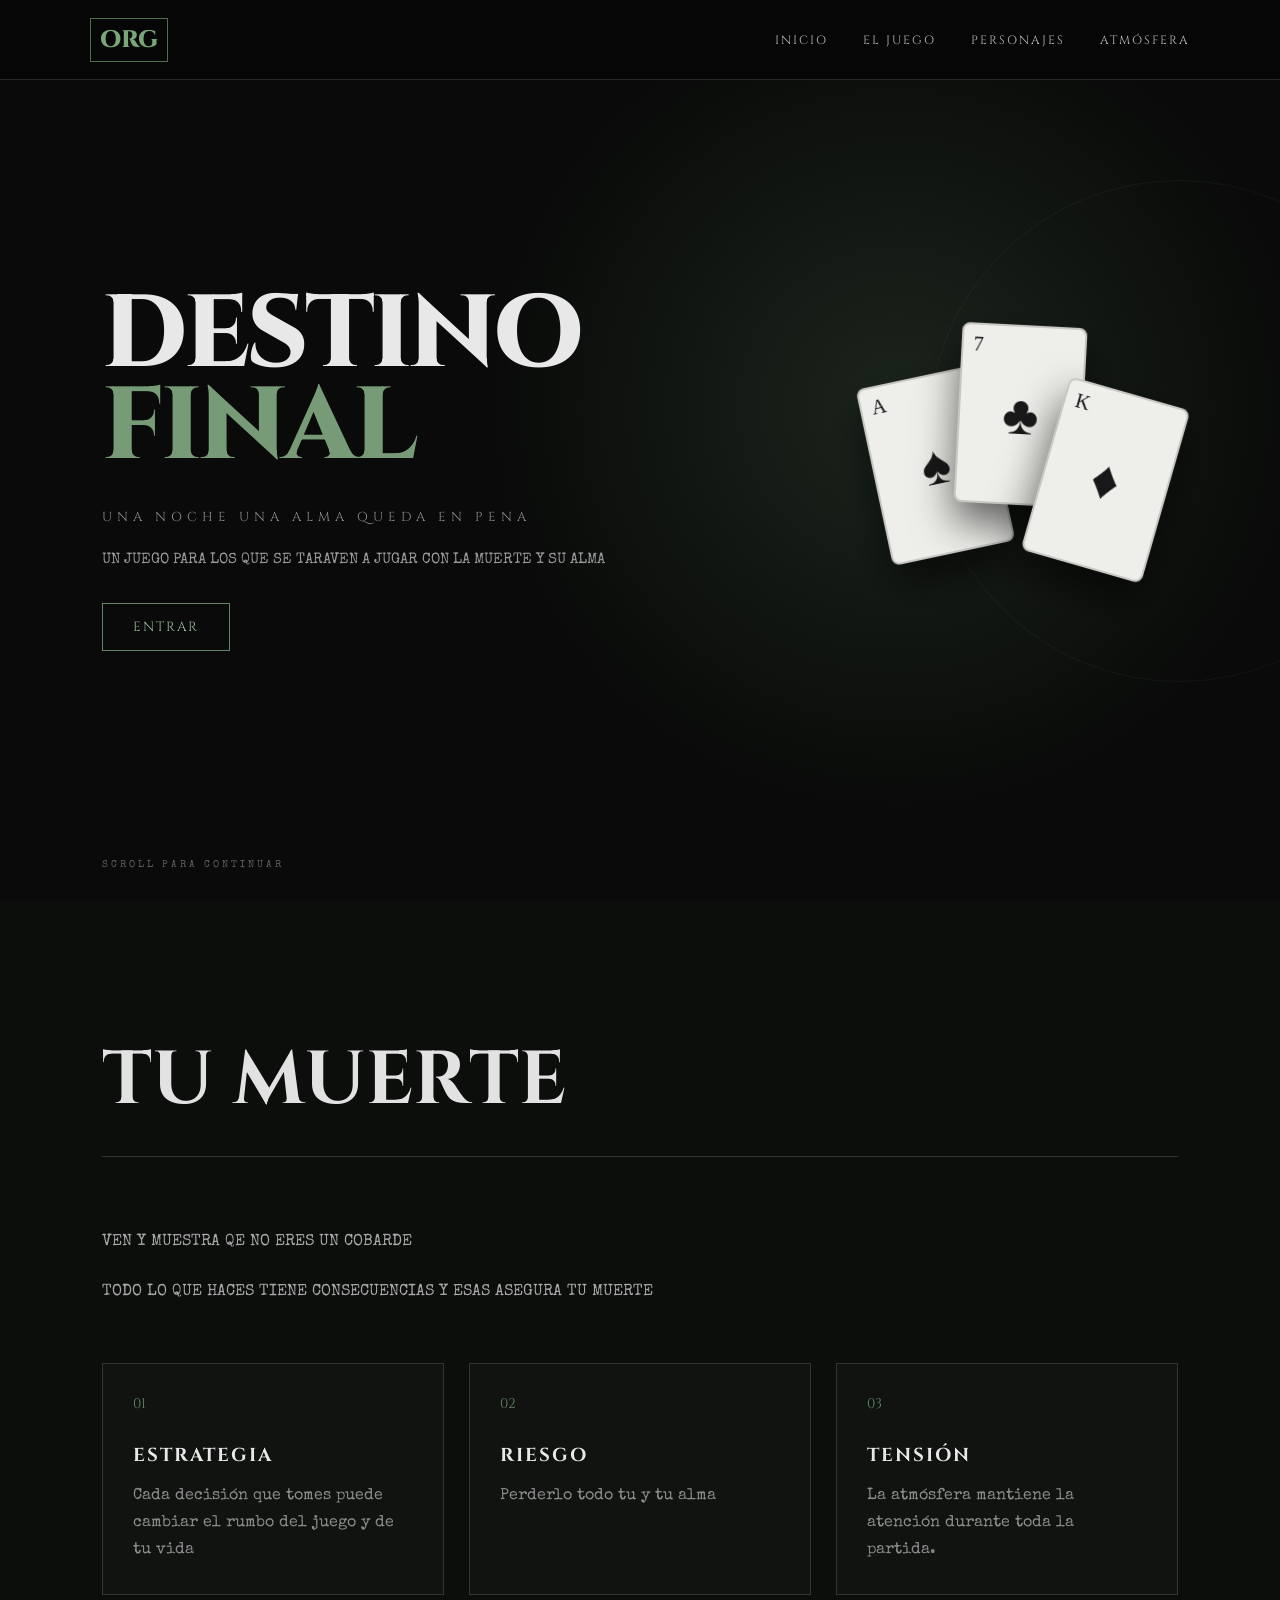
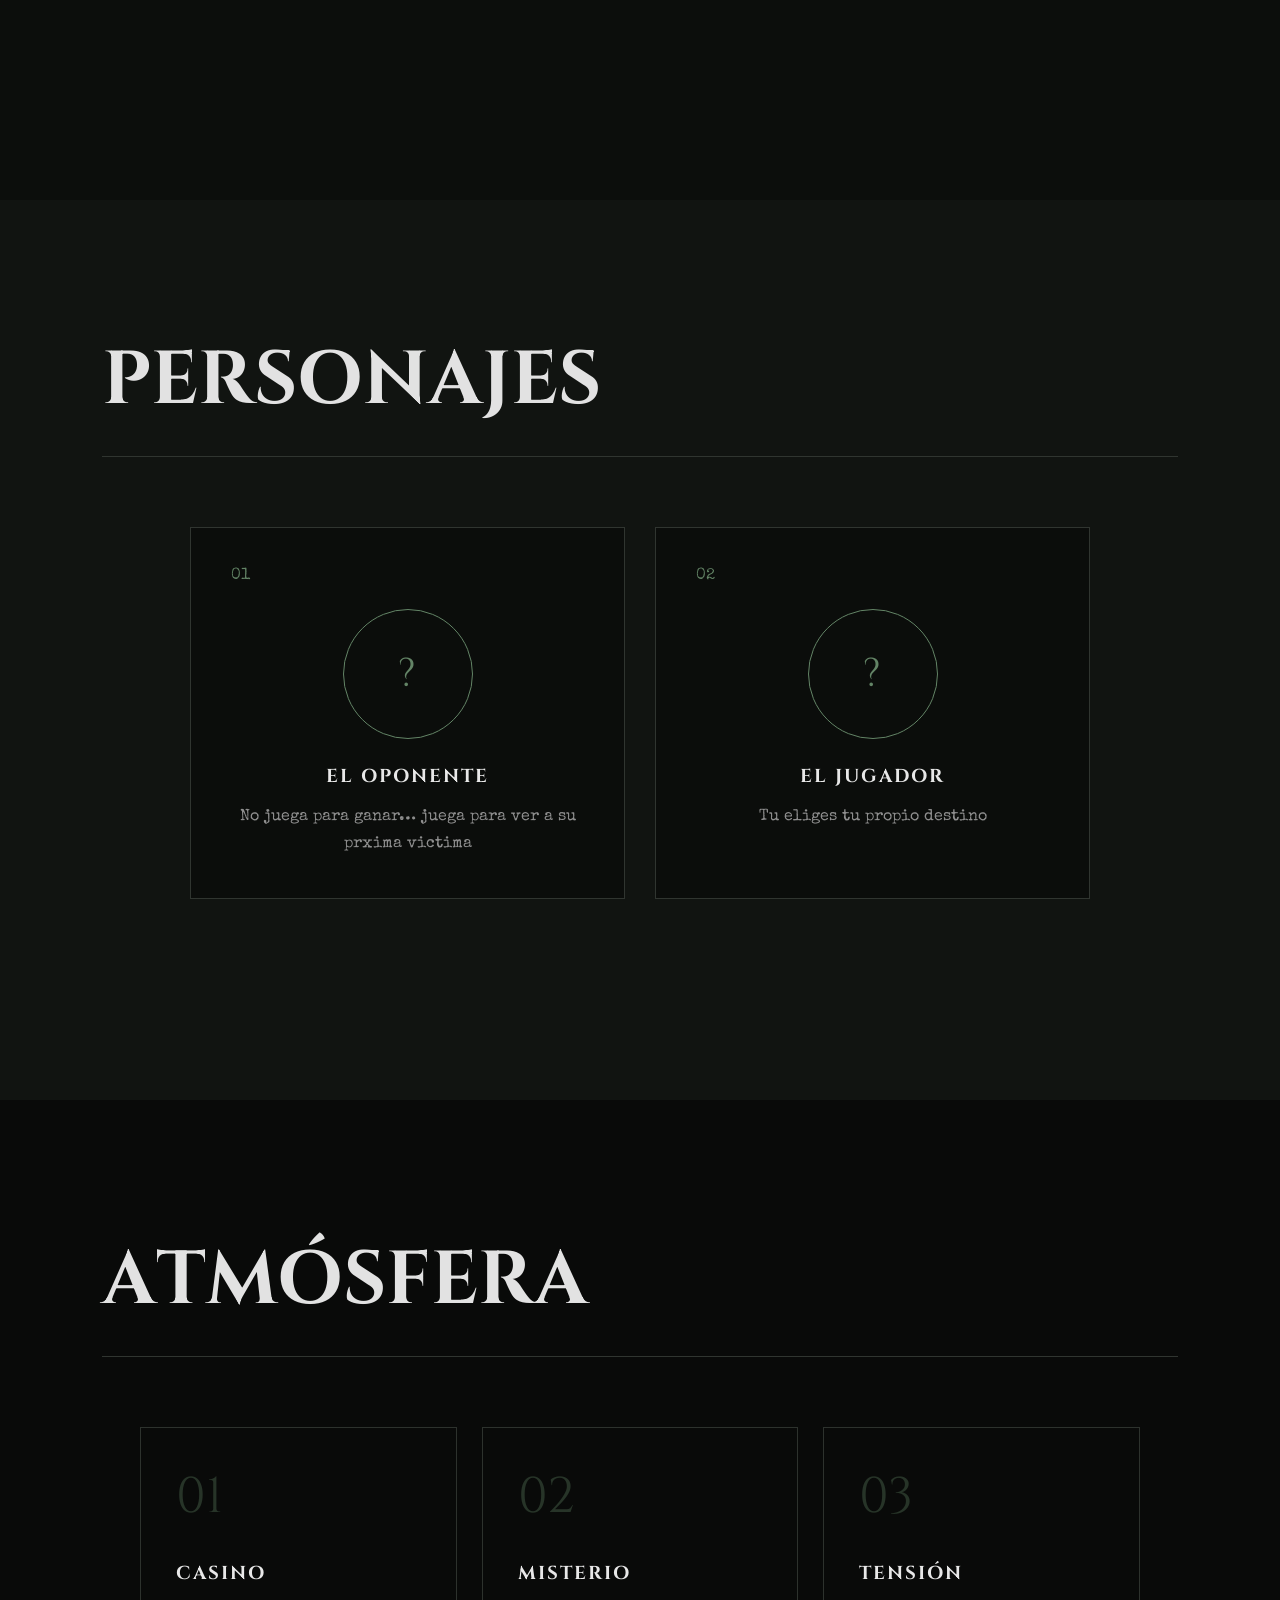
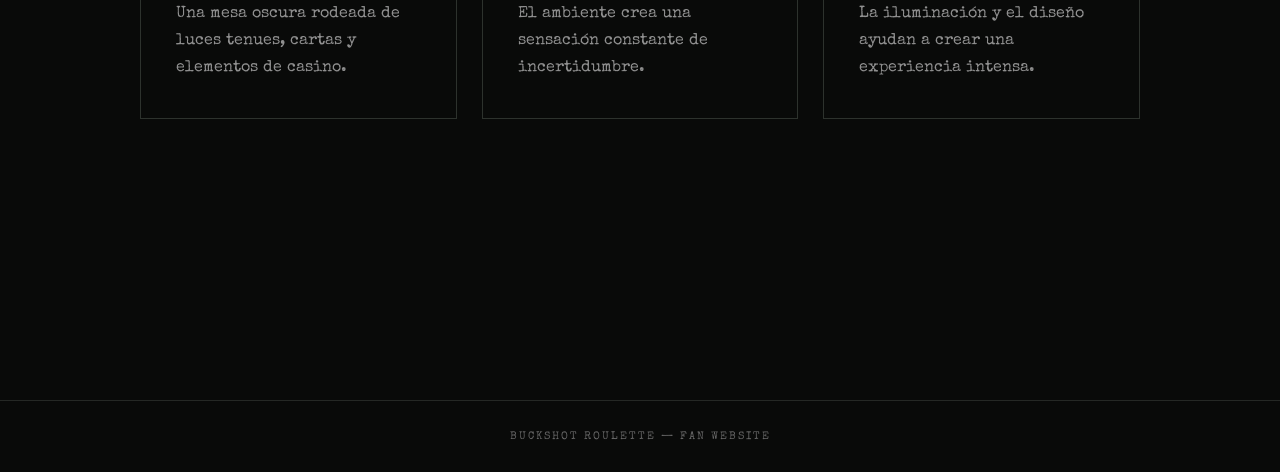
==== commit 660f6c22: "CASINO NS" ====
--- a/index.html
+++ b/index.html
@@ -1,130 +1,220 @@
-```html
+
 <!DOCTYPE html>
 <html lang="es">
 <head>
     <meta charset="UTF-8">
     <meta name="viewport" content="width=device-width, initial-scale=1.0">
-    <title>Royal Night Casino</title>
+    <title>Buckshot Roulette</title>
 
     <link rel="preconnect" href="https://fonts.googleapis.com">
     <link rel="preconnect" href="https://fonts.gstatic.com" crossorigin>
-    <link href="https://fonts.googleapis.com/css2?family=Great+Vibes&family=Playfair+Display:wght@400;600;700&display=swap" rel="stylesheet">
+    <link href="https://fonts.googleapis.com/css2?family=Cinzel:wght@500;600;700;800&family=Special+Elite&display=swap" rel="stylesheet">
 
     <link rel="stylesheet" href="css/style.css">
 </head>
 
 <body>
 
-    <header>
-        <h1>Royal Night</h1>
-        <p>CASINO ARCADE</p>
+    <header id="header">
+        <div class="logo">ORG</div>
 
         <nav>
-            <a href="#inicio">Inicio</a>
-            <a href="#juegos">Juegos</a>
-            <a href="#cartas">Cartas</a>
+            <a href="#inicio">INICIO</a>
+            <a href="#juego">EL JUEGO</a>
+            <a href="#personajes">PERSONAJES</a>
+            <a href="#atmosfera">ATMÓSFERA</a>
         </nav>
     </header>
 
+
+    <!-- INICIO -->
     <section id="inicio" class="hero">
-        <div class="hero-text">
-            <h2>Bienvenido a Royal Night</h2>
-            <p>
-                Un lugar de entretenimiento inspirado en los grandes casinos,
-                con juegos interactivos y animaciones.
-            </p>
-
-            <a href="#juegos" class="boton">JUGAR AHORA</a>
-        </div>
-    </section>
-
-    <section id="juegos" class="juegos">
-
-        <h2>Juegos</h2>
-
-        <div class="contenedor-juegos">
-
-            <!-- RULETA -->
-            <div class="juego">
-                <h3>Ruleta</h3>
-
-                <div class="ruleta" id="ruleta">
-                    <div class="centro">R</div>
-                </div>
-
-                <button onclick="girarRuleta()">Girar ruleta</button>
-
-                <p id="resultadoRuleta">
-                    Presiona el botón para comenzar
-                </p>
-            </div>
-
-
-            <!-- SIMBOLOS -->
-            <div class="juego">
-                <h3>Máquina de símbolos</h3>
-
-                <div class="slots">
-                    <span id="slot1">★</span>
-                    <span id="slot2">♠</span>
-                    <span id="slot3">♦</span>
-                </div>
-
-                <button onclick="girarSlots()">Girar</button>
-
-                <p id="resultadoSlots">
-                    ¡Intenta conseguir tres iguales!
-                </p>
-            </div>
-
-
-            <!-- CARTAS -->
-            <div class="juego" id="cartas">
-                <h3>Elige una carta</h3>
-
-                <div class="cartas">
-
-                    <div class="carta" onclick="elegirCarta(this)">
-                        <div class="dorso">?</div>
+
+        <div class="hero-content">
+
+            <div class="title-area">
+
+                <div class="main-title">
+                    <span class="letters">DESTINO</span>
+                    <span class="letters green">FINAL</span>
+                </div>
+
+                <p class="subtitle">
+                    UNA NOCHE UNA ALMA QUEDA EN PENA
+                </p>
+
+                <p class="description">
+                    UN JUEGO PARA LOS QUE SE TARAVEN A JUGAR CON LA MUERTE Y SU ALMA
+                </p>
+
+                <button id="discoverBtn">
+                    ENTRAR
+                </button>
+
+            </div>
+
+
+            <!-- CARTAS AL LADO DEL NOMBRE -->
+            <div class="hero-cards">
+
+                <div class="card card-one">
+                    <div class="card-inner">
+                        <span>♠</span>
+                        <small>A</small>
                     </div>
-
-                    <div class="carta" onclick="elegirCarta(this)">
-                        <div class="dorso">?</div>
+                </div>
+
+                <div class="card card-two">
+                    <div class="card-inner">
+                        <span>♣</span>
+                        <small>7</small>
                     </div>
-
-                    <div class="carta" onclick="elegirCarta(this)">
-                        <div class="dorso">?</div>
+                </div>
+
+                <div class="card card-three">
+                    <div class="card-inner">
+                        <span>♦</span>
+                        <small>K</small>
                     </div>
-
-                </div>
-
-                <p id="resultadoCarta">
-                    Elige una carta
-                </p>
-            </div>
-
-        </div>
-
-    </section>
-
-
-    <section class="galeria">
-
-        <h2>Royal Night</h2>
-
-        <div class="imagenes">
-
-            <img
-                src="https://images.unsplash.com/photo-1518893883800-45cd0954574b?auto=format&fit=crop&w=800&q=80"
-                alt="Cartas de juego">
-
-            <img
-                src="https://images.unsplash.com/photo-1605870445919-838d190e8e1b?auto=format&fit=crop&w=800&q=80"
-                alt="Mesa de juego">
-
-            <img
-                src="https://images.unsplash.com/photo-1518544887879-ef9c7c2c9e7e?auto=format&fit=crop&w=800&q=80"
-                alt="Fichas decorativas">
+                </div>
+
+            </div>
+
+        </div>
+
+        <div class="scroll-text">
+            SCROLL PARA CONTINUAR
+        </div>
+
+    </section>
+
+
+    <!-- EL JUEGO -->
+    <section id="juego" class="section dark-section">
+
+        <div class="section-title">
+            <span class="letters">TU MUERTE</span>
+        </div>
+
+        <div class="content-grid">
+
+            <div class="text-box reveal-left">
+                <p>
+               VEN Y MUESTRA QE NO ERES UN COBARDE 
+                </p>
+
+                <p>
+                    TODO LO QUE HACES TIENE CONSECUENCIAS Y ESAS ASEGURA TU MUERTE 
+                </p>
+            </div>
+
+            <div class="info-card reveal-right">
+                <span class="number">01</span>
+                <h3>ESTRATEGIA</h3>
+                <p>
+                    Cada decisión que tomes puede cambiar el rumbo del juego y de tu vida
+                </p>
+            </div>
+
+            <div class="info-card reveal-right">
+                <span class="number">02</span>
+                <h3>RIESGO</h3>
+                <p>
+                    Perderlo todo tu y tu alma
+                </p>
+            </div>
+
+            <div class="info-card reveal-right">
+                <span class="number">03</span>
+                <h3>TENSIÓN</h3>
+                <p>
+                    La atmósfera mantiene la atención durante toda la partida.
+                </p>
+            </div>
+
+        </div>
+
+    </section>
+
+
+    <!-- PERSONAJES -->
+    <section id="personajes" class="section character-section">
+
+        <div class="section-title">
+            <span class="letters">PERSONAJES</span>
+        </div>
+
+        <div class="character-container">
+
+            <div class="character-card reveal-left">
+                <div class="character-number">01</div>
+
+                <div class="character-face">
+                    ?
+                </div>
+
+                <h3>EL OPONENTE</h3>
+
+                <p>
+                No juega para ganar… juega para ver a su  prxima victima 
+                </p>
+            </div>
+
+
+            <div class="character-card reveal-right">
+                <div class="character-number">02</div>
+
+                <div class="character-face">
+                    ?
+                </div>
+
+                <h3>EL JUGADOR</h3>
+
+                <p>
+                Tu eliges tu propio destino
+                </p>
+            </div>
+
+        </div>
+
+    </section>
+
+
+    <!-- ATMÓSFERA -->
+    <section id="atmosfera" class="section atmosphere-section">
+
+        <div class="section-title">
+            <span class="letters">ATMÓSFERA</span>
+        </div>
+
+        <div class="atmosphere-content">
+
+            <div class="atmosphere-box reveal-left">
+                <span class="big-number">01</span>
+                <h3>CASINO</h3>
+                <p>
+                    Una mesa oscura rodeada de luces tenues,
+                    cartas y elementos de casino.
+                </p>
+            </div>
+
+            <div class="atmosphere-box reveal-right">
+                <span class="big-number">02</span>
+                <h3>MISTERIO</h3>
+                <p>
+                    El ambiente crea una sensación constante
+                    de incertidumbre.
+                </p>
+            </div>
+
+            <div class="atmosphere-box reveal-left">
+                <span class="big-number">03</span>
+                <h3>TENSIÓN</h3>
+                <p>
+                    La iluminación y el diseño ayudan a crear
+                    una experiencia intensa.
+                </p>
+            </div>
 
         </div>
 
@@ -132,9 +222,9 @@
 
 
     <footer>
-        <h2>Royal Night</h2>
-        <p>Casino Arcade • Entretenimiento</p>
+        <p>BUCKSHOT ROULETTE — FAN WEBSITE</p>
     </footer>
+
 
     <script src="js/script.js"></script>
 
--- a/css/style.css
+++ b/css/style.css
@@ -1,301 +1,957 @@
-
 * {
     margin: 0;
     padding: 0;
     box-sizing: border-box;
 }
 
+html {
+    scroll-behavior: smooth;
+}
+
 body {
-    background: #080808;
-    color: white;
-    font-family: "Playfair Display", serif;
-}
-
-/* ENCABEZADO */
+    background: #090a09;
+    color: #e8e8e8;
+    font-family: "Special Elite", cursive;
+    overflow-x: hidden;
+}
+
+
+/* =========================
+   HEADER
+========================= */
 
 header {
-    background: #111;
-    text-align: center;
-    padding: 30px;
-    border-bottom: 2px solid #c9a227;
-}
-
-header h1 {
-    font-family: "Great Vibes", cursive;
-    font-size: 75px;
-    color: #d4af37;
-    text-shadow: 0 0 15px #d4af37;
-}
-
-header p {
-    letter-spacing: 8px;
-    color: #eee;
+    position: fixed;
+    top: 0;
+    left: 0;
+    width: 100%;
+    height: 80px;
+
+    display: flex;
+    align-items: center;
+    justify-content: space-between;
+
+    padding: 0 7%;
+
+    background: rgba(5, 6, 5, 0.88);
+    backdrop-filter: blur(10px);
+
+    border-bottom: 1px solid #252825;
+
+    z-index: 1000;
+
+    transition: 0.4s ease;
+}
+
+header.small {
+    height: 62px;
+    background: rgba(5, 6, 5, 0.97);
+}
+
+.logo {
+    font-family: "Cinzel", serif;
+    font-weight: 800;
+    font-size: 24px;
+    color: #79a77a;
+
+    border: 1px solid #4c704f;
+
+    padding: 5px 9px;
 }
 
 nav {
-    margin-top: 25px;
+    display: flex;
+    gap: 35px;
 }
 
 nav a {
-    color: white;
+    color: #bdbdbd;
     text-decoration: none;
-    margin: 0 20px;
-    font-size: 18px;
+
+    font-family: "Cinzel", serif;
+    font-size: 12px;
+    letter-spacing: 2px;
+
     transition: 0.3s;
 }
 
 nav a:hover {
-    color: #d4af37;
-}
-
-
-/* PORTADA */
+    color: #79a77a;
+}
+
+
+/* =========================
+   HERO
+========================= */
 
 .hero {
-    min-height: 500px;
+    min-height: 100vh;
+
+    position: relative;
+
+    display: flex;
+    align-items: center;
+
+    padding: 120px 8% 80px;
+
+    background:
+        radial-gradient(circle at 70% 45%, #1b241c 0%, #090a09 40%),
+        #090a09;
+
+    overflow: hidden;
+}
+
+.hero::before {
+    content: "";
+
+    position: absolute;
+    width: 500px;
+    height: 500px;
+
+    border: 1px solid rgba(121, 167, 122, 0.08);
+    border-radius: 50%;
+
+    right: -150px;
+    top: 20%;
+
+    animation: circleMove 10s linear infinite;
+}
+
+.hero-content {
+    width: 100%;
+    max-width: 1250px;
+
+    margin: auto;
+
+    display: flex;
+    align-items: center;
+    justify-content: space-between;
+
+    gap: 50px;
+}
+
+.title-area {
+    max-width: 720px;
+    position: relative;
+    z-index: 5;
+}
+
+
+/* =========================
+   TITULO LETRA POR LETRA
+========================= */
+
+.main-title {
+    display: flex;
+    flex-direction: column;
+
+    font-family: "Cinzel", serif;
+    font-size: clamp(55px, 8vw, 115px);
+
+    font-weight: 800;
+    line-height: 0.9;
+
+    letter-spacing: -4px;
+}
+
+.main-title .green {
+    color: #769b76;
+}
+
+.letters {
+    display: inline-block;
+}
+
+.letter {
+    display: inline-block;
+
+    opacity: 0;
+
+    transform:
+        translateY(45px)
+        rotateX(90deg)
+        rotateZ(8deg);
+
+    transform-origin: bottom;
+
+    transition: none;
+}
+
+.hero.visible .letter,
+.section.visible .letter {
+    animation: letterAppear 0.65s cubic-bezier(.17,.67,.3,1.25) forwards;
+    animation-delay: calc(var(--i) * 0.045s);
+}
+
+@keyframes letterAppear {
+    0% {
+        opacity: 0;
+        transform:
+            translateY(45px)
+            rotateX(90deg)
+            rotateZ(8deg);
+    }
+
+    70% {
+        opacity: 1;
+        transform:
+            translateY(-8px)
+            rotateX(-10deg)
+            rotateZ(-2deg);
+    }
+
+    100% {
+        opacity: 1;
+        transform:
+            translateY(0)
+            rotateX(0)
+            rotateZ(0);
+    }
+}
+
+
+/* =========================
+   SUBTITULO
+========================= */
+
+.subtitle {
+    margin-top: 35px;
+
+    color: #8c8c8c;
+
+    font-family: "Cinzel", serif;
+    letter-spacing: 5px;
+    font-size: 13px;
+
+    opacity: 0;
+    transform: translateY(20px);
+}
+
+.hero.visible .subtitle {
+    animation: fadeUp 0.8s ease forwards;
+    animation-delay: 0.8s;
+}
+
+.description {
+    max-width: 530px;
+
+    margin-top: 20px;
+
+    color: #999;
+
+    line-height: 1.8;
+    font-size: 15px;
+
+    opacity: 0;
+}
+
+.hero.visible .description {
+    animation: fadeUp 0.8s ease forwards;
+    animation-delay: 1s;
+}
+
+
+/* =========================
+   BOTON
+========================= */
+
+button {
+    margin-top: 30px;
+
+    padding: 14px 30px;
+
+    border: 1px solid #638466;
+    background: transparent;
+
+    color: #9cb99d;
+
+    font-family: "Cinzel", serif;
+    letter-spacing: 2px;
+
+    cursor: pointer;
+
+    transition: 0.3s;
+
+    opacity: 0;
+}
+
+.hero.visible button {
+    animation: fadeUp 0.8s ease forwards;
+    animation-delay: 1.2s;
+}
+
+button:hover {
+    background: #638466;
+    color: #090a09;
+
+    transform: translateY(-3px);
+}
+
+
+/* =========================
+   CARTAS JUNTO AL TITULO
+========================= */
+
+.hero-cards {
+    position: relative;
+
+    width: 310px;
+    height: 350px;
+
+    flex-shrink: 0;
+}
+
+
+/* Carta */
+
+.card {
+    position: absolute;
+
+    width: 125px;
+    height: 180px;
+
+    background: #eeeeea;
+
+    border-radius: 8px;
+
+    border: 2px solid #c8c8c3;
+
+    color: #181818;
+
+    box-shadow:
+        0 20px 40px rgba(0,0,0,0.6),
+        0 0 0 1px rgba(255,255,255,0.05);
+
+    opacity: 0;
+
+    cursor: pointer;
+
+    transition:
+        transform 0.4s ease,
+        box-shadow 0.4s ease;
+}
+
+
+/* Parte interna */
+
+.card-inner {
+    width: 100%;
+    height: 100%;
+
+    position: relative;
+
     display: flex;
     align-items: center;
     justify-content: center;
+
+    font-family: Georgia, serif;
+}
+
+.card-inner span {
+    font-size: 55px;
+}
+
+.card-inner small {
+    position: absolute;
+
+    top: 8px;
+    left: 10px;
+
+    font-size: 20px;
+}
+
+
+/* POSICIONES */
+
+.card-one {
+    left: 5px;
+    top: 80px;
+
+    transform: translate(-180px, -100px) rotate(-50deg);
+}
+
+.card-two {
+    left: 90px;
+    top: 30px;
+
+    transform: translateY(-180px) rotate(25deg);
+}
+
+.card-three {
+    left: 175px;
+    top: 95px;
+
+    transform: translate(180px, -120px) rotate(55deg);
+}
+
+
+/* ANIMACIÓN DE REPARTIR */
+
+.hero.visible .card-one {
+    animation:
+        dealOne 1s cubic-bezier(.17,.67,.3,1.25) forwards;
+    animation-delay: 0.35s;
+}
+
+.hero.visible .card-two {
+    animation:
+        dealTwo 1s cubic-bezier(.17,.67,.3,1.25) forwards;
+    animation-delay: 0.55s;
+}
+
+.hero.visible .card-three {
+    animation:
+        dealThree 1s cubic-bezier(.17,.67,.3,1.25) forwards;
+    animation-delay: 0.75s;
+}
+
+
+@keyframes dealOne {
+    0% {
+        opacity: 0;
+        transform: translate(-180px, -100px) rotate(-50deg) scale(0.5);
+    }
+
+    70% {
+        opacity: 1;
+        transform: translate(15px, -10px) rotate(-20deg) scale(1.05);
+    }
+
+    100% {
+        opacity: 1;
+        transform: translate(0, 0) rotate(-12deg) scale(1);
+    }
+}
+
+@keyframes dealTwo {
+    0% {
+        opacity: 0;
+        transform: translateY(-180px) rotate(25deg) scale(0.5);
+    }
+
+    70% {
+        opacity: 1;
+        transform: translateY(15px) rotate(10deg) scale(1.05);
+    }
+
+    100% {
+        opacity: 1;
+        transform: translateY(0) rotate(3deg) scale(1);
+    }
+}
+
+@keyframes dealThree {
+    0% {
+        opacity: 0;
+        transform: translate(180px, -120px) rotate(55deg) scale(0.5);
+    }
+
+    70% {
+        opacity: 1;
+        transform: translate(-10px, -5px) rotate(28deg) scale(1.05);
+    }
+
+    100% {
+        opacity: 1;
+        transform: translate(0, 0) rotate(16deg) scale(1);
+    }
+}
+
+
+/* MOVIMIENTO DESPUES DE REPARTIR */
+
+.card.floating.card-one {
+    animation: floatOne 4s ease-in-out infinite;
+}
+
+.card.floating.card-two {
+    animation: floatTwo 4.5s ease-in-out infinite;
+}
+
+.card.floating.card-three {
+    animation: floatThree 5s ease-in-out infinite;
+}
+
+@keyframes floatOne {
+    0%, 100% {
+        transform: translate(0, 0) rotate(-12deg);
+    }
+
+    50% {
+        transform: translate(-5px, -12px) rotate(-8deg);
+    }
+}
+
+@keyframes floatTwo {
+    0%, 100% {
+        transform: translateY(0) rotate(3deg);
+    }
+
+    50% {
+        transform: translateY(-15px) rotate(7deg);
+    }
+}
+
+@keyframes floatThree {
+    0%, 100% {
+        transform: translate(0, 0) rotate(16deg);
+    }
+
+    50% {
+        transform: translate(7px, -10px) rotate(20deg);
+    }
+}
+
+
+/* HOVER DE LAS CARTAS */
+
+.card-one:hover {
+    transform: translate(-8px, -20px) rotate(-5deg) scale(1.08) !important;
+    z-index: 10;
+}
+
+.card-two:hover {
+    transform: translateY(-25px) rotate(0deg) scale(1.08) !important;
+    z-index: 10;
+}
+
+.card-three:hover {
+    transform: translate(8px, -20px) rotate(10deg) scale(1.08) !important;
+    z-index: 10;
+}
+
+
+/* =========================
+   SECCIONES
+========================= */
+
+.section {
+    min-height: 100vh;
+
+    padding: 130px 8% 100px;
+
+    position: relative;
+}
+
+.dark-section {
+    background: #0c0e0c;
+}
+
+.character-section {
+    background: #111411;
+}
+
+.atmosphere-section {
+    background: #090a09;
+}
+
+.section-title {
+    font-family: "Cinzel", serif;
+
+    font-size: clamp(40px, 6vw, 75px);
+
+    font-weight: 700;
+
+    margin-bottom: 70px;
+
+    color: #e2e2e2;
+
+    border-bottom: 1px solid #303530;
+
+    padding-bottom: 25px;
+}
+
+.section-title .green {
+    color: #769b76;
+}
+
+
+/* =========================
+   GRID
+========================= */
+
+.content-grid {
+    max-width: 1100px;
+    margin: auto;
+
+    display: grid;
+
+    grid-template-columns: repeat(3, 1fr);
+
+    gap: 25px;
+}
+
+.text-box {
+    grid-column: span 3;
+
+    max-width: 750px;
+
+    margin-bottom: 30px;
+
+    color: #a8a8a8;
+
+    line-height: 1.9;
+}
+
+.text-box p + p {
+    margin-top: 20px;
+}
+
+
+/* =========================
+   TARJETAS INFORMACIÓN
+========================= */
+
+.info-card {
+    padding: 30px;
+
+    border: 1px solid #303530;
+
+    background: #101310;
+
+    transition: 0.4s;
+}
+
+.info-card:hover {
+    transform: translateY(-10px);
+
+    border-color: #638466;
+}
+
+.number {
+    color: #638466;
+
+    font-family: "Cinzel", serif;
+
+    font-size: 14px;
+}
+
+.info-card h3 {
+    margin: 30px 0 15px;
+
+    font-family: "Cinzel", serif;
+
+    letter-spacing: 2px;
+}
+
+.info-card p {
+    color: #8c8c8c;
+
+    line-height: 1.7;
+}
+
+
+/* =========================
+   PERSONAJES
+========================= */
+
+.character-container {
+    max-width: 900px;
+    margin: auto;
+
+    display: grid;
+
+    grid-template-columns: 1fr 1fr;
+
+    gap: 30px;
+}
+
+.character-card {
+    background: #0b0d0b;
+
+    border: 1px solid #303530;
+
+    padding: 40px;
+
     text-align: center;
 
-    background:
-        linear-gradient(rgba(0,0,0,.65), rgba(0,0,0,.8)),
-        url("https://images.unsplash.com/photo-1518893883800-45cd0954574b?auto=format&fit=crop&w=1600&q=80");
-
-    background-size: cover;
-    background-position: center;
-}
-
-.hero-text h2 {
-    font-family: "Great Vibes", cursive;
-    font-size: 75px;
-    color: #d4af37;
-}
-
-.hero-text p {
-    max-width: 600px;
-    margin: 20px auto;
-    font-size: 19px;
-}
-
-.boton {
-    display: inline-block;
-    padding: 14px 30px;
-    background: #d4af37;
-    color: #000;
-    text-decoration: none;
-    border-radius: 5px;
-    font-weight: bold;
-}
-
-
-/* JUEGOS */
-
-.juegos {
-    padding: 70px 30px;
-    text-align: center;
-}
-
-.juegos > h2,
-.galeria h2 {
-    font-family: "Great Vibes", cursive;
-    color: #d4af37;
-    font-size: 65px;
-    margin-bottom: 40px;
-}
-
-.contenedor-juegos {
-    display: flex;
-    justify-content: center;
-    flex-wrap: wrap;
-    gap: 30px;
-}
-
-.juego {
-    background: #151515;
-    border: 1px solid #d4af37;
-    border-radius: 15px;
-    padding: 30px;
-    width: 350px;
-    min-height: 400px;
-    box-shadow: 0 0 20px rgba(212,175,55,.15);
-}
-
-.juego h3 {
-    color: #d4af37;
-    margin-bottom: 25px;
-    font-size: 25px;
-}
-
-button {
-    background: #d4af37;
-    border: none;
-    padding: 12px 25px;
-    border-radius: 5px;
-    cursor: pointer;
-    font-weight: bold;
-    margin: 20px 0;
-}
-
-button:hover {
-    background: #f1d675;
-    transform: scale(1.05);
-}
-
-
-/* RULETA */
-
-.ruleta {
-    width: 180px;
-    height: 180px;
-    margin: auto;
+    transition: 0.4s;
+}
+
+.character-card:hover {
+    border-color: #638466;
+
+    transform: translateY(-10px);
+}
+
+.character-number {
+    text-align: left;
+
+    color: #638466;
+}
+
+.character-face {
+    width: 130px;
+    height: 130px;
+
+    margin: 25px auto;
 
     border-radius: 50%;
 
-    background: conic-gradient(
-        #b30000 0deg 30deg,
-        #111 30deg 60deg,
-        #b30000 60deg 90deg,
-        #111 90deg 120deg,
-        #b30000 120deg 150deg,
-        #111 150deg 180deg,
-        #b30000 180deg 210deg,
-        #111 210deg 240deg,
-        #b30000 240deg 270deg,
-        #111 270deg 300deg,
-        #b30000 300deg 330deg,
-        #111 330deg 360deg
-    );
-
-    border: 8px solid #d4af37;
+    border: 1px solid #638466;
+
     display: flex;
     align-items: center;
     justify-content: center;
-}
-
-.ruleta.girando {
-    animation: girar 2s ease-out;
-}
-
-.centro {
-    background: #d4af37;
-    color: #111;
-    width: 55px;
-    height: 55px;
-    border-radius: 50%;
-    display: flex;
-    justify-content: center;
-    align-items: center;
-    font-size: 25px;
-    font-weight: bold;
-}
-
-@keyframes girar {
+
+    font-family: "Cinzel", serif;
+    font-size: 40px;
+
+    color: #638466;
+}
+
+.character-card h3 {
+    font-family: "Cinzel", serif;
+
+    letter-spacing: 2px;
+
+    margin-bottom: 15px;
+}
+
+.character-card p {
+    color: #8f8f8f;
+
+    line-height: 1.7;
+}
+
+
+/* =========================
+   ATMOSFERA
+========================= */
+
+.atmosphere-content {
+    max-width: 1000px;
+
+    margin: auto;
+
+    display: grid;
+
+    grid-template-columns: repeat(3, 1fr);
+
+    gap: 25px;
+}
+
+.atmosphere-box {
+    min-height: 280px;
+
+    padding: 35px;
+
+    border: 1px solid #2d322d;
+
+    position: relative;
+
+    transition: 0.4s;
+}
+
+.atmosphere-box:hover {
+    transform: translateY(-10px);
+
+    border-color: #638466;
+}
+
+.big-number {
+    font-family: "Cinzel", serif;
+
+    font-size: 50px;
+
+    color: #273428;
+}
+
+.atmosphere-box h3 {
+    font-family: "Cinzel", serif;
+
+    margin: 30px 0 15px;
+
+    letter-spacing: 2px;
+}
+
+.atmosphere-box p {
+    color: #909090;
+
+    line-height: 1.7;
+}
+
+
+/* =========================
+   REVEAL
+========================= */
+
+.reveal-left,
+.reveal-right {
+    opacity: 0;
+}
+
+.section.visible .reveal-left {
+    animation: revealLeft 0.8s ease forwards;
+    animation-delay: 0.3s;
+}
+
+.section.visible .reveal-right {
+    animation: revealRight 0.8s ease forwards;
+    animation-delay: 0.5s;
+}
+
+@keyframes revealLeft {
+    from {
+        opacity: 0;
+        transform: translateX(-60px);
+    }
+
+    to {
+        opacity: 1;
+        transform: translateX(0);
+    }
+}
+
+@keyframes revealRight {
+    from {
+        opacity: 0;
+        transform: translateX(60px);
+    }
+
+    to {
+        opacity: 1;
+        transform: translateX(0);
+    }
+}
+
+@keyframes fadeUp {
+    from {
+        opacity: 0;
+        transform: translateY(25px);
+    }
+
+    to {
+        opacity: 1;
+        transform: translateY(0);
+    }
+}
+
+
+/* =========================
+   SCROLL
+========================= */
+
+.scroll-text {
+    position: absolute;
+
+    bottom: 30px;
+    left: 8%;
+
+    color: #606060;
+
+    font-size: 10px;
+
+    letter-spacing: 3px;
+
+    animation: scrollPulse 2s ease-in-out infinite;
+}
+
+@keyframes scrollPulse {
+    0%, 100% {
+        opacity: 0.4;
+    }
+
+    50% {
+        opacity: 1;
+    }
+}
+
+@keyframes circleMove {
     from {
         transform: rotate(0deg);
     }
 
     to {
-        transform: rotate(1080deg);
-    }
-}
-
-
-/* SIMBOLOS */
-
-.slots {
-    display: flex;
-    justify-content: center;
-    gap: 10px;
-}
-
-.slots span {
-    background: white;
-    color: #111;
-    width: 70px;
-    height: 80px;
-
-    display: flex;
-    align-items: center;
-    justify-content: center;
-
-    font-size: 40px;
-    border-radius: 8px;
-}
-
-
-/* CARTAS */
-
-.cartas {
-    display: flex;
-    justify-content: center;
-    gap: 15px;
-}
-
-.carta {
-    width: 70px;
-    height: 100px;
-    background: #8b0000;
-    border: 3px solid #d4af37;
-    border-radius: 8px;
-
-    cursor: pointer;
-
-    display: flex;
-    justify-content: center;
-    align-items: center;
-
-    transition: .3s;
-}
-
-.carta:hover {
-    transform: translateY(-10px);
-}
-
-.dorso {
-    font-size: 35px;
-    color: #d4af37;
-}
-
-
-/* GALERIA */
-
-.galeria {
-    padding: 70px 30px;
+        transform: rotate(360deg);
+    }
+}
+
+
+/* =========================
+   FOOTER
+========================= */
+
+footer {
+    padding: 30px;
+
     text-align: center;
-    background: #101010;
-}
-
-.imagenes {
-    display: flex;
-    justify-content: center;
-    gap: 25px;
-    flex-wrap: wrap;
-}
-
-.imagenes img {
-    width: 300px;
-    height: 200px;
-    object-fit: cover;
-    border-radius: 10px;
-    border: 2px solid #d4af37;
-}
-
-
-/* FOOTER */
-
-footer {
-    text-align: center;
-    padding: 40px;
-    background: #050505;
-}
-
-footer h2 {
-    font-family: "Great Vibes", cursive;
-    color: #d4af37;
-    font-size: 45px;
-}
-
-footer p {
-    color: #aaa;
+
+    border-top: 1px solid #252825;
+
+    color: #666;
+
+    font-size: 11px;
+
+    letter-spacing: 2px;
+}
+
+
+/* =========================
+   RESPONSIVE
+========================= */
+
+@media (max-width: 900px) {
+
+    .hero-content {
+        flex-direction: column;
+        align-items: flex-start;
+    }
+
+    .hero-cards {
+        align-self: center;
+
+        margin-top: 30px;
+    }
+
+    .content-grid {
+        grid-template-columns: 1fr;
+    }
+
+    .text-box {
+        grid-column: span 1;
+    }
+
+    .atmosphere-content {
+        grid-template-columns: 1fr;
+    }
+}
+
+
+@media (max-width: 650px) {
+
+    header {
+        padding: 0 5%;
+    }
+
+    nav {
+        gap: 12px;
+    }
+
+    nav a {
+        font-size: 9px;
+    }
+
+    .hero {
+        padding-left: 5%;
+        padding-right: 5%;
+    }
+
+    .main-title {
+        font-size: 48px;
+    }
+
+    .hero-cards {
+        transform: scale(0.8);
+        transform-origin: left center;
+    }
+
+    .character-container {
+        grid-template-columns: 1fr;
+    }
+
+    .section {
+        padding-left: 5%;
+        padding-right: 5%;
+    }
 }
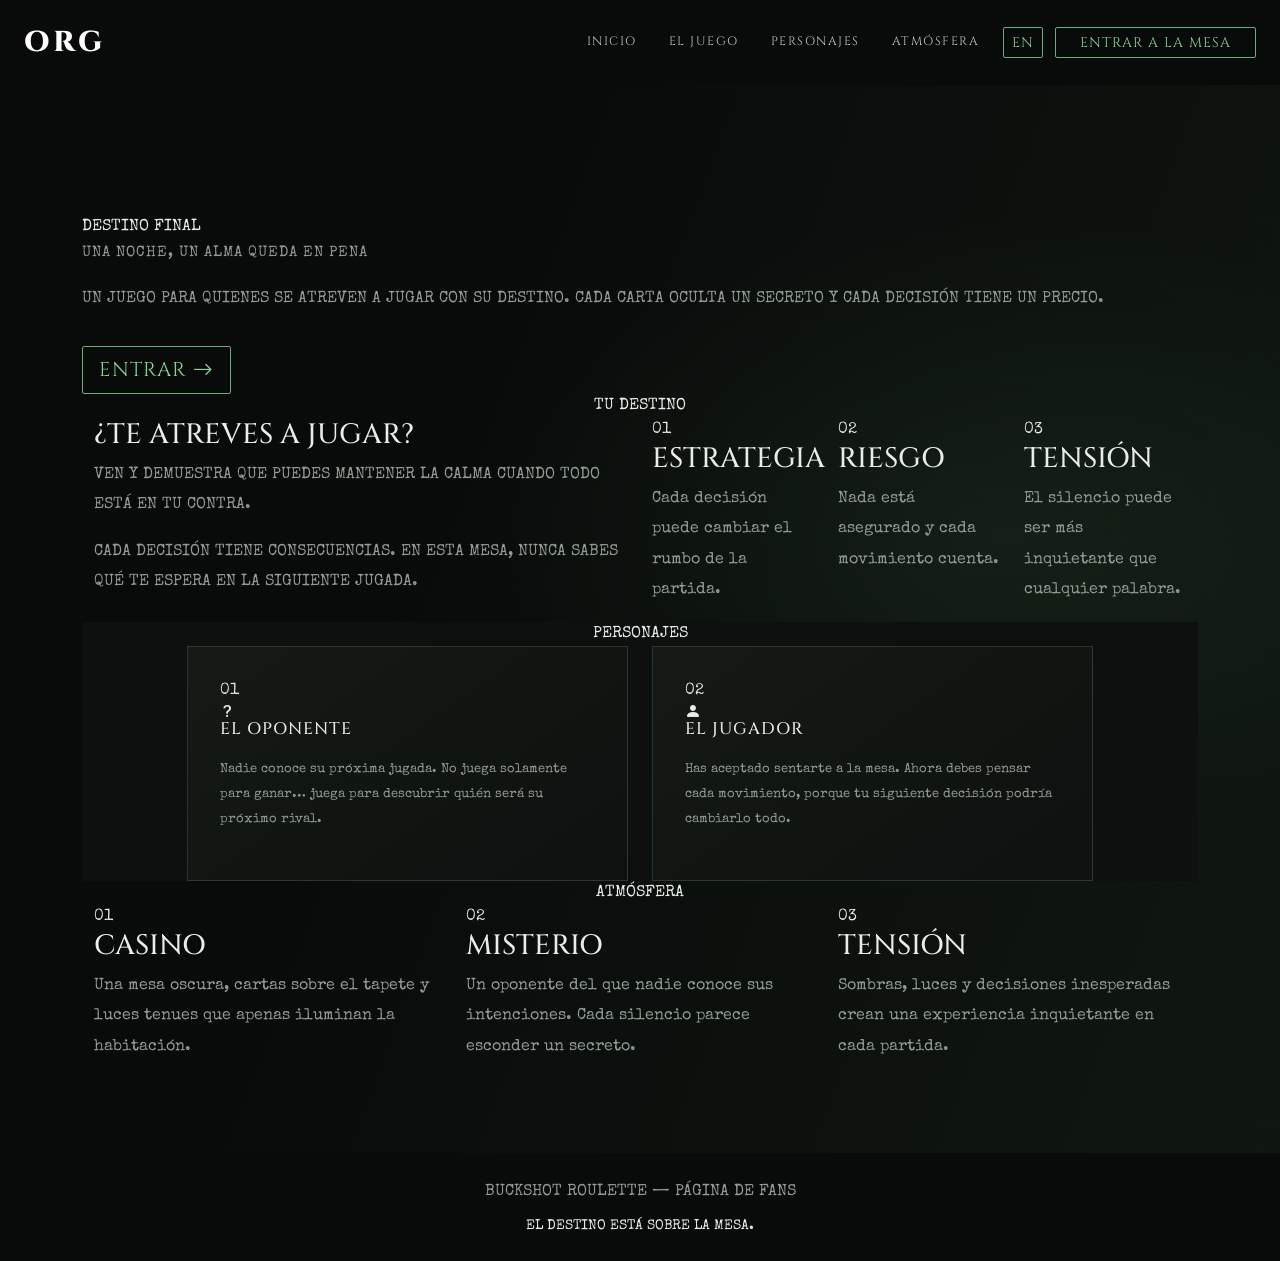
==== commit e96fce9e: "json" ====
--- a/index.html
+++ b/index.html
@@ -1,232 +1,312 @@
 
-<!DOCTYPE html>
 <html lang="es">
 <head>
     <meta charset="UTF-8">
     <meta name="viewport" content="width=device-width, initial-scale=1.0">
-    <title>Buckshot Roulette</title>
+
+    <title>Buckshot Roulette | Destino Final</title>
+    <meta name="description" content="Una experiencia oscura de cartas, estrategia y misterio.">
 
     <link rel="preconnect" href="https://fonts.googleapis.com">
     <link rel="preconnect" href="https://fonts.gstatic.com" crossorigin>
     <link href="https://fonts.googleapis.com/css2?family=Cinzel:wght@500;600;700;800&family=Special+Elite&display=swap" rel="stylesheet">
 
+    <!-- Bootstrap -->
+    <link href="https://cdn.jsdelivr.net/npm/bootstrap@5.3.8/dist/css/bootstrap.min.css" rel="stylesheet">
+    <link rel="stylesheet" href="https://cdn.jsdelivr.net/npm/bootstrap-icons@1.13.1/font/bootstrap-icons.min.css">
+
+    <!-- CSS propio -->
     <link rel="stylesheet" href="css/style.css">
 </head>
 
 <body>
 
+    <!-- MENU -->
     <header id="header">
-        <div class="logo">ORG</div>
-
-        <nav>
-            <a href="#inicio">INICIO</a>
-            <a href="#juego">EL JUEGO</a>
-            <a href="#personajes">PERSONAJES</a>
-            <a href="#atmosfera">ATMÓSFERA</a>
+        <nav class="navbar navbar-expand-lg navbar-dark container-fluid px-4 py-3">
+
+            <a class="navbar-brand logo" href="#inicio">ORG</a>
+
+            <button class="navbar-toggler" type="button"
+                data-bs-toggle="collapse"
+                data-bs-target="#menuPrincipal"
+                aria-controls="menuPrincipal"
+                aria-expanded="false"
+                aria-label="Abrir menú">
+                <span class="navbar-toggler-icon"></span>
+            </button>
+
+            <div class="collapse navbar-collapse" id="menuPrincipal">
+                <ul class="navbar-nav ms-auto gap-lg-3 align-items-lg-center">
+
+                    <li class="nav-item">
+                        <a class="nav-link" href="#inicio" data-i18n="inicio">INICIO</a>
+                    </li>
+
+                    <li class="nav-item">
+                        <a class="nav-link" href="#juego" data-i18n="juego">EL JUEGO</a>
+                    </li>
+
+                    <li class="nav-item">
+                        <a class="nav-link" href="#personajes" data-i18n="personajes">PERSONAJES</a>
+                    </li>
+
+                    <li class="nav-item">
+                        <a class="nav-link" href="#atmosfera" data-i18n="atmosfera">ATMÓSFERA</a>
+                    </li>
+
+                    <li class="nav-item mt-2 mt-lg-0">
+                        <button id="languageToggle"
+                            class="btn btn-outline-success btn-sm me-2"
+                            type="button">
+                            EN
+                        </button>
+
+                        <a href="#juego"
+                            class="btn btn-outline-success btn-sm px-4"
+                            data-i18n="entrar">
+                            ENTRAR A LA MESA
+                        </a>
+                    </li>
+
+                </ul>
+            </div>
         </nav>
     </header>
 
-
-    <!-- INICIO -->
-    <section id="inicio" class="hero">
-
-        <div class="hero-content">
-
-            <div class="title-area">
-
-                <div class="main-title">
-                    <span class="letters">DESTINO</span>
-                    <span class="letters green">FINAL</span>
-                </div>
-
-                <p class="subtitle">
-                    UNA NOCHE UNA ALMA QUEDA EN PENA
-                </p>
-
-                <p class="description">
-                    UN JUEGO PARA LOS QUE SE TARAVEN A JUGAR CON LA MUERTE Y SU ALMA
-                </p>
-
-                <button id="discoverBtn">
-                    ENTRAR
-                </button>
-
+    <main>
+
+        <!-- INICIO -->
+        <section id="inicio" class="hero">
+
+            <div class="container hero-content">
+
+                <div class="title-area">
+
+                    <div class="main-title">
+                        <span class="letters" data-i18n="titulo1">DESTINO</span>
+                        <span class="letters green" data-i18n="titulo2">FINAL</span>
+                    </div>
+
+                    <p class="subtitle" data-i18n="subtitulo">
+                        UNA NOCHE, UN ALMA QUEDA EN PENA
+                    </p>
+
+                    <p class="description" data-i18n="descripcion">
+                        UN JUEGO PARA QUIENES SE ATREVEN A JUGAR CON SU DESTINO.
+                        CADA CARTA OCULTA UN SECRETO Y CADA DECISIÓN TIENE UN PRECIO.
+                    </p>
+
+                    <a href="#juego"
+                        class="btn btn-outline-success btn-lg mt-3"
+                        id="discoverBtn">
+                        <span data-i18n="descubrir">ENTRAR</span>
+                        <i class="bi bi-arrow-right"></i>
+                    </a>
+
+                </div>
+        <!-- EL JUEGO -->
+        <section id="juego" class="section dark-section">
+
+            <div class="container">
+
+                <div class="section-title text-center">
+                    <span class="letters" data-i18n="destino">TU DESTINO</span>
+                </div>
+
+                <div class="row g-4 align-items-stretch content-grid">
+
+                    <div class="col-12 col-lg-6">
+                        <div class="text-box reveal-left h-100">
+
+                            <h3 data-i18n="atreves">¿TE ATREVES A JUGAR?</h3>
+
+                            <p data-i18n="calma">
+                                VEN Y DEMUESTRA QUE PUEDES MANTENER LA CALMA
+                                CUANDO TODO ESTÁ EN TU CONTRA.
+                            </p>
+
+                            <p data-i18n="decisiones">
+                                CADA DECISIÓN TIENE CONSECUENCIAS.
+                                EN ESTA MESA, NUNCA SABES QUÉ TE ESPERA
+                                EN LA SIGUIENTE JUGADA.
+                            </p>
+
+                        </div>
+                    </div>
+
+                    <div class="col-12 col-md-6 col-lg-2">
+                        <div class="info-card reveal-right h-100">
+                            <span class="number">01</span>
+                            <h3 data-i18n="estrategia">ESTRATEGIA</h3>
+                            <p data-i18n="estrategiaDesc">
+                                Cada decisión puede cambiar el rumbo de la partida.
+                            </p>
+                        </div>
+                    </div>
+
+                    <div class="col-12 col-md-6 col-lg-2">
+                        <div class="info-card reveal-right h-100">
+                            <span class="number">02</span>
+                            <h3 data-i18n="riesgo">RIESGO</h3>
+                            <p data-i18n="riesgoDesc">
+                                Nada está asegurado y cada movimiento cuenta.
+                            </p>
+                        </div>
+                    </div>
+
+                    <div class="col-12 col-md-6 col-lg-2">
+                        <div class="info-card reveal-right h-100">
+                            <span class="number">03</span>
+                            <h3 data-i18n="tension">TENSIÓN</h3>
+                            <p data-i18n="tensionDesc">
+                                El silencio puede ser más inquietante que cualquier palabra.
+                            </p>
+                        </div>
+                    </div>
+
+                </div>
             </div>
-
-
-            <!-- CARTAS AL LADO DEL NOMBRE -->
-            <div class="hero-cards">
-
-                <div class="card card-one">
-                    <div class="card-inner">
-                        <span>♠</span>
-                        <small>A</small>
-                    </div>
-                </div>
-
-                <div class="card card-two">
-                    <div class="card-inner">
-                        <span>♣</span>
-                        <small>7</small>
-                    </div>
-                </div>
-
-                <div class="card card-three">
-                    <div class="card-inner">
-                        <span>♦</span>
-                        <small>K</small>
-                    </div>
-                </div>
-
+        </section>
+
+        <!-- PERSONAJES -->
+        <section id="personajes" class="section character-section">
+
+            <div class="container">
+
+                <div class="section-title text-center">
+                    <span class="letters" data-i18n="personajesTitulo">PERSONAJES</span>
+                </div>
+
+                <div class="row g-4 justify-content-center character-container">
+
+                    <div class="col-12 col-md-6 col-lg-5">
+                        <article class="character-card reveal-left h-100">
+
+                            <div class="character-number">01</div>
+
+                            <div class="character-face">
+                                <i class="bi bi-question-lg"></i>
+                            </div>
+
+                            <h3 data-i18n="oponente">EL OPONENTE</h3>
+
+                            <p data-i18n="oponenteDesc">
+                                Nadie conoce su próxima jugada.
+                                No juega solamente para ganar…
+                                juega para descubrir quién será
+                                su próximo rival.
+                            </p>
+
+                        </article>
+                    </div>
+
+                    <div class="col-12 col-md-6 col-lg-5">
+                        <article class="character-card reveal-right h-100">
+
+                            <div class="character-number">02</div>
+
+                            <div class="character-face">
+                                <i class="bi bi-person-fill"></i>
+                            </div>
+
+                            <h3 data-i18n="jugador">EL JUGADOR</h3>
+
+                            <p data-i18n="jugadorDesc">
+                                Has aceptado sentarte a la mesa.
+                                Ahora debes pensar cada movimiento,
+                                porque tu siguiente decisión
+                                podría cambiarlo todo.
+                            </p>
+
+                        </article>
+                    </div>
+
+                </div>
             </div>
-
-        </div>
-
-        <div class="scroll-text">
-            SCROLL PARA CONTINUAR
-        </div>
-
-    </section>
-
-
-    <!-- EL JUEGO -->
-    <section id="juego" class="section dark-section">
-
-        <div class="section-title">
-            <span class="letters">TU MUERTE</span>
-        </div>
-
-        <div class="content-grid">
-
-            <div class="text-box reveal-left">
-                <p>
-               VEN Y MUESTRA QE NO ERES UN COBARDE 
-                </p>
-
-                <p>
-                    TODO LO QUE HACES TIENE CONSECUENCIAS Y ESAS ASEGURA TU MUERTE 
-                </p>
+        </section>
+
+        <!-- ATMOSFERA -->
+        <section id="atmosfera" class="section atmosphere-section">
+
+            <div class="container">
+
+                <div class="section-title text-center">
+                    <span class="letters" data-i18n="atmosferaTitulo">ATMÓSFERA</span>
+                </div>
+
+                <div class="row g-4 atmosphere-content">
+
+                    <div class="col-12 col-md-6 col-lg-4">
+                        <article class="atmosphere-box reveal-left h-100">
+
+                            <span class="big-number">01</span>
+
+                            <h3 data-i18n="casino">CASINO</h3>
+
+                            <p data-i18n="casinoDesc">
+                                Una mesa oscura, cartas sobre el tapete
+                                y luces tenues que apenas iluminan
+                                la habitación.
+                            </p>
+
+                        </article>
+                    </div>
+
+                    <div class="col-12 col-md-6 col-lg-4">
+                        <article class="atmosphere-box reveal-right h-100">
+
+                            <span class="big-number">02</span>
+
+                            <h3 data-i18n="misterio">MISTERIO</h3>
+
+                            <p data-i18n="misterioDesc">
+                                Un oponente del que nadie conoce
+                                sus intenciones. Cada silencio
+                                parece esconder un secreto.
+                            </p>
+
+                        </article>
+                    </div>
+
+                    <div class="col-12 col-md-6 col-lg-4">
+                        <article class="atmosphere-box reveal-left h-100">
+
+                            <span class="big-number">03</span>
+
+                            <h3 data-i18n="tensionAtmosfera">TENSIÓN</h3>
+
+                            <p data-i18n="tensionAtmosferaDesc">
+                                Sombras, luces y decisiones
+                                inesperadas crean una experiencia
+                                inquietante en cada partida.
+                            </p>
+
+                        </article>
+                    </div>
+
+                </div>
             </div>
-
-            <div class="info-card reveal-right">
-                <span class="number">01</span>
-                <h3>ESTRATEGIA</h3>
-                <p>
-                    Cada decisión que tomes puede cambiar el rumbo del juego y de tu vida
-                </p>
-            </div>
-
-            <div class="info-card reveal-right">
-                <span class="number">02</span>
-                <h3>RIESGO</h3>
-                <p>
-                    Perderlo todo tu y tu alma
-                </p>
-            </div>
-
-            <div class="info-card reveal-right">
-                <span class="number">03</span>
-                <h3>TENSIÓN</h3>
-                <p>
-                    La atmósfera mantiene la atención durante toda la partida.
-                </p>
-            </div>
-
-        </div>
-
-    </section>
-
-
-    <!-- PERSONAJES -->
-    <section id="personajes" class="section character-section">
-
-        <div class="section-title">
-            <span class="letters">PERSONAJES</span>
-        </div>
-
-        <div class="character-container">
-
-            <div class="character-card reveal-left">
-                <div class="character-number">01</div>
-
-                <div class="character-face">
-                    ?
-                </div>
-
-                <h3>EL OPONENTE</h3>
-
-                <p>
-                No juega para ganar… juega para ver a su  prxima victima 
-                </p>
-            </div>
-
-
-            <div class="character-card reveal-right">
-                <div class="character-number">02</div>
-
-                <div class="character-face">
-                    ?
-                </div>
-
-                <h3>EL JUGADOR</h3>
-
-                <p>
-                Tu eliges tu propio destino
-                </p>
-            </div>
-
-        </div>
-
-    </section>
-
-
-    <!-- ATMÓSFERA -->
-    <section id="atmosfera" class="section atmosphere-section">
-
-        <div class="section-title">
-            <span class="letters">ATMÓSFERA</span>
-        </div>
-
-        <div class="atmosphere-content">
-
-            <div class="atmosphere-box reveal-left">
-                <span class="big-number">01</span>
-                <h3>CASINO</h3>
-                <p>
-                    Una mesa oscura rodeada de luces tenues,
-                    cartas y elementos de casino.
-                </p>
-            </div>
-
-            <div class="atmosphere-box reveal-right">
-                <span class="big-number">02</span>
-                <h3>MISTERIO</h3>
-                <p>
-                    El ambiente crea una sensación constante
-                    de incertidumbre.
-                </p>
-            </div>
-
-            <div class="atmosphere-box reveal-left">
-                <span class="big-number">03</span>
-                <h3>TENSIÓN</h3>
-                <p>
-                    La iluminación y el diseño ayudan a crear
-                    una experiencia intensa.
-                </p>
-            </div>
-
-        </div>
-
-    </section>
-
-
-    <footer>
-        <p>BUCKSHOT ROULETTE — FAN WEBSITE</p>
+        </section>
+
+    </main>
+
+    <!-- PIE DE PAGINA -->
+    <footer class="text-center py-4">
+        <p class="mb-2" data-i18n="pie">
+            BUCKSHOT ROULETTE — FAN WEBSITE
+        </p>
+
+        <small data-i18n="fraseFinal">
+            EL DESTINO ESTÁ SOBRE LA MESA.
+        </small>
     </footer>
 
-
+    <!-- Bootstrap JavaScript -->
+    <script src="https://cdn.jsdelivr.net/npm/bootstrap@5.3.8/dist/js/bootstrap.bundle.min.js"></script>
+
+    <!-- JavaScript propio -->
     <script src="js/script.js"></script>
 
 </body>
-</html>+</html>
--- a/css/style.css
+++ b/css/style.css
@@ -1,957 +1,656 @@
-* {
-    margin: 0;
-    padding: 0;
-    box-sizing: border-box;
+
+:root {
+    --bg: #090b0a;
+    --panel: #111512;
+    --panel-light: #181e19;
+    --green: #70a77b;
+    --green-bright: #8ccf98;
+    --text: #e9ece9;
+    --muted: #929b93;
+    --border: rgba(140, 207, 152, 0.19);
 }
 
 html {
     scroll-behavior: smooth;
+    scroll-padding-top: 85px;
 }
 
 body {
-    background: #090a09;
-    color: #e8e8e8;
-    font-family: "Special Elite", cursive;
+    margin: 0;
+    background: var(--bg);
+    color: var(--text);
+    font-family: "Special Elite", monospace;
     overflow-x: hidden;
 }
 
-
-/* =========================
-   HEADER
-========================= */
-
-header {
-    position: fixed;
-    top: 0;
-    left: 0;
-    width: 100%;
-    height: 80px;
-
-    display: flex;
-    align-items: center;
-    justify-content: space-between;
-
-    padding: 0 7%;
-
-    background: rgba(5, 6, 5, 0.88);
-    backdrop-filter: blur(10px);
-
-    border-bottom: 1px solid #252825;
-
-    z-index: 1000;
-
-    transition: 0.4s ease;
-}
-
-header.small {
-    height: 62px;
-    background: rgba(5, 6, 5, 0.97);
-}
-
-.logo {
+h1, h2, h3, h4, .navbar, .btn {
     font-family: "Cinzel", serif;
+}
+
+p {
+    color: var(--muted);
+    line-height: 1.9;
+}
+
+a {
+    transition: all 0.3s ease;
+}
+
+::selection {
+    background: var(--green);
+    color: #080b08;
+}
+
+/* NAVBAR */
+
+.custom-navbar {
+    background: rgba(7, 9, 8, 0.94);
+    border-bottom: 1px solid var(--border);
+    backdrop-filter: blur(14px);
+}
+
+.logo, .footer-logo {
+    font-family: "Cinzel", serif;
+    font-size: 1.8rem;
     font-weight: 800;
-    font-size: 24px;
-    color: #79a77a;
-
-    border: 1px solid #4c704f;
-
-    padding: 5px 9px;
-}
-
-nav {
-    display: flex;
-    gap: 35px;
-}
-
-nav a {
-    color: #bdbdbd;
+    letter-spacing: 4px;
+    color: white;
     text-decoration: none;
-
-    font-family: "Cinzel", serif;
-    font-size: 12px;
-    letter-spacing: 2px;
-
-    transition: 0.3s;
-}
-
-nav a:hover {
-    color: #79a77a;
-}
-
-
-/* =========================
-   HERO
-========================= */
+}
+
+.logo span, .footer-logo span {
+    color: var(--green-bright);
+}
+
+.navbar .nav-link {
+    color: #c3c9c3;
+    font-size: 0.76rem;
+    letter-spacing: 1.5px;
+    padding: 12px 14px;
+}
+
+.navbar .nav-link:hover,
+.navbar .nav-link:focus {
+    color: var(--green-bright);
+}
+
+/* BOTONES */
+
+.btn-success {
+    --bs-btn-bg: #477951;
+    --bs-btn-border-color: #477951;
+    --bs-btn-hover-bg: #60966a;
+    --bs-btn-hover-border-color: #60966a;
+    --bs-btn-active-bg: #365e3e;
+    --bs-btn-active-border-color: #365e3e;
+    border-radius: 2px;
+    font-size: 0.77rem;
+    letter-spacing: 1.5px;
+    padding-top: 14px;
+    padding-bottom: 14px;
+}
+
+.btn-outline-success {
+    --bs-btn-color: var(--green-bright);
+    --bs-btn-border-color: var(--green);
+    --bs-btn-hover-bg: var(--green);
+    --bs-btn-hover-border-color: var(--green);
+    border-radius: 2px;
+    letter-spacing: 1px;
+}
+
+.btn-outline-light {
+    border-radius: 2px;
+    font-size: 0.73rem;
+    letter-spacing: 1px;
+}
+
+/* PORTADA */
 
 .hero {
     min-height: 100vh;
-
+    padding: 130px 0 75px;
     position: relative;
-
-    display: flex;
-    align-items: center;
-
-    padding: 120px 8% 80px;
-
     background:
-        radial-gradient(circle at 70% 45%, #1b241c 0%, #090a09 40%),
-        #090a09;
-
+        radial-gradient(ellipse at 78% 42%, rgba(59, 100, 66, 0.17), transparent 36%),
+        linear-gradient(110deg, #090b0a 35%, #101712 100%);
     overflow: hidden;
 }
 
 .hero::before {
     content: "";
-
     position: absolute;
-    width: 500px;
-    height: 500px;
-
-    border: 1px solid rgba(121, 167, 122, 0.08);
-    border-radius: 50%;
-
-    right: -150px;
-    top: 20%;
-
-    animation: circleMove 10s linear infinite;
-}
-
-.hero-content {
-    width: 100%;
-    max-width: 1250px;
-
-    margin: auto;
-
+    inset: 0;
+    opacity: 0.12;
+    pointer-events: none;
+    background-image: linear-gradient(rgba(255,255,255,.035) 1px, transparent 1px),
+                      linear-gradient(90deg, rgba(255,255,255,.035) 1px, transparent 1px);
+    background-size: 45px 45px;
+    mask-image: linear-gradient(to right, transparent, black);
+}
+
+.hero-text, .hero .container {
+    position: relative;
+    z-index: 1;
+}
+
+.eyebrow, .section-tag {
+    color: var(--green-bright);
+    font-size: 0.72rem;
+    letter-spacing: 3px;
+}
+
+.hero-title {
+    margin: 20px 0;
+    font-family: "Cinzel", serif;
+    font-size: clamp(3.7rem, 8vw, 7.2rem);
+    font-weight: 800;
+    line-height: 0.98;
+    letter-spacing: -3px;
+}
+
+.hero-title span {
+    color: var(--green-bright);
+    text-shadow: 0 0 38px rgba(112, 167, 123, 0.17);
+}
+
+.green-line {
+    width: 90px;
+    height: 3px;
+    background: var(--green);
+    margin: 30px 0;
+}
+
+.subtitle {
+    font-size: 0.95rem;
+    letter-spacing: 1px;
+}
+
+.hero-description {
+    max-width: 540px;
+    margin-top: 20px;
+    font-size: 0.91rem;
+}
+
+.hero-footer {
     display: flex;
-    align-items: center;
-    justify-content: space-between;
-
-    gap: 50px;
-}
-
-.title-area {
-    max-width: 720px;
-    position: relative;
-    z-index: 5;
-}
-
-
-/* =========================
-   TITULO LETRA POR LETRA
-========================= */
-
-.main-title {
-    display: flex;
-    flex-direction: column;
-
-    font-family: "Cinzel", serif;
-    font-size: clamp(55px, 8vw, 115px);
-
-    font-weight: 800;
-    line-height: 0.9;
-
-    letter-spacing: -4px;
-}
-
-.main-title .green {
-    color: #769b76;
-}
-
-.letters {
-    display: inline-block;
-}
-
-.letter {
-    display: inline-block;
-
-    opacity: 0;
-
-    transform:
-        translateY(45px)
-        rotateX(90deg)
-        rotateZ(8deg);
-
-    transform-origin: bottom;
-
-    transition: none;
-}
-
-.hero.visible .letter,
-.section.visible .letter {
-    animation: letterAppear 0.65s cubic-bezier(.17,.67,.3,1.25) forwards;
-    animation-delay: calc(var(--i) * 0.045s);
-}
-
-@keyframes letterAppear {
-    0% {
-        opacity: 0;
-        transform:
-            translateY(45px)
-            rotateX(90deg)
-            rotateZ(8deg);
-    }
-
-    70% {
-        opacity: 1;
-        transform:
-            translateY(-8px)
-            rotateX(-10deg)
-            rotateZ(-2deg);
-    }
-
-    100% {
-        opacity: 1;
-        transform:
-            translateY(0)
-            rotateX(0)
-            rotateZ(0);
-    }
-}
-
-
-/* =========================
-   SUBTITULO
-========================= */
-
-.subtitle {
-    margin-top: 35px;
-
-    color: #8c8c8c;
-
-    font-family: "Cinzel", serif;
-    letter-spacing: 5px;
-    font-size: 13px;
-
-    opacity: 0;
-    transform: translateY(20px);
-}
-
-.hero.visible .subtitle {
-    animation: fadeUp 0.8s ease forwards;
-    animation-delay: 0.8s;
-}
-
-.description {
-    max-width: 530px;
-
-    margin-top: 20px;
-
-    color: #999;
-
-    line-height: 1.8;
-    font-size: 15px;
-
-    opacity: 0;
-}
-
-.hero.visible .description {
-    animation: fadeUp 0.8s ease forwards;
-    animation-delay: 1s;
-}
-
-
-/* =========================
-   BOTON
-========================= */
-
-button {
-    margin-top: 30px;
-
-    padding: 14px 30px;
-
-    border: 1px solid #638466;
-    background: transparent;
-
-    color: #9cb99d;
-
-    font-family: "Cinzel", serif;
-    letter-spacing: 2px;
-
-    cursor: pointer;
-
-    transition: 0.3s;
-
-    opacity: 0;
-}
-
-.hero.visible button {
-    animation: fadeUp 0.8s ease forwards;
-    animation-delay: 1.2s;
-}
-
-button:hover {
-    background: #638466;
-    color: #090a09;
-
-    transform: translateY(-3px);
-}
-
-
-/* =========================
-   CARTAS JUNTO AL TITULO
-========================= */
-
-.hero-cards {
-    position: relative;
-
-    width: 310px;
-    height: 350px;
-
-    flex-shrink: 0;
-}
-
-
-/* Carta */
-
-.card {
-    position: absolute;
-
-    width: 125px;
-    height: 180px;
-
-    background: #eeeeea;
-
-    border-radius: 8px;
-
-    border: 2px solid #c8c8c3;
-
-    color: #181818;
-
-    box-shadow:
-        0 20px 40px rgba(0,0,0,0.6),
-        0 0 0 1px rgba(255,255,255,0.05);
-
-    opacity: 0;
-
-    cursor: pointer;
-
-    transition:
-        transform 0.4s ease,
-        box-shadow 0.4s ease;
-}
-
-
-/* Parte interna */
-
-.card-inner {
-    width: 100%;
-    height: 100%;
-
-    position: relative;
-
+    flex-wrap: wrap;
+    gap: 24px;
+    color: #9da69e;
+    font-size: 0.7rem;
+    letter-spacing: 1px;
+}
+
+.hero-footer i {
+    color: var(--green-bright);
+    margin-right: 7px;
+}
+
+/* CARTAS */
+
+.playing-cards {
+    height: 400px;
     display: flex;
     align-items: center;
     justify-content: center;
-
-    font-family: Georgia, serif;
-}
-
-.card-inner span {
-    font-size: 55px;
-}
-
-.card-inner small {
-    position: absolute;
-
-    top: 8px;
-    left: 10px;
-
-    font-size: 20px;
-}
-
-
-/* POSICIONES */
-
-.card-one {
-    left: 5px;
-    top: 80px;
-
-    transform: translate(-180px, -100px) rotate(-50deg);
-}
-
-.card-two {
-    left: 90px;
-    top: 30px;
-
-    transform: translateY(-180px) rotate(25deg);
-}
-
-.card-three {
-    left: 175px;
-    top: 95px;
-
-    transform: translate(180px, -120px) rotate(55deg);
-}
-
-
-/* ANIMACIÓN DE REPARTIR */
-
-.hero.visible .card-one {
-    animation:
-        dealOne 1s cubic-bezier(.17,.67,.3,1.25) forwards;
-    animation-delay: 0.35s;
-}
-
-.hero.visible .card-two {
-    animation:
-        dealTwo 1s cubic-bezier(.17,.67,.3,1.25) forwards;
-    animation-delay: 0.55s;
-}
-
-.hero.visible .card-three {
-    animation:
-        dealThree 1s cubic-bezier(.17,.67,.3,1.25) forwards;
-    animation-delay: 0.75s;
-}
-
-
-@keyframes dealOne {
-    0% {
-        opacity: 0;
-        transform: translate(-180px, -100px) rotate(-50deg) scale(0.5);
-    }
-
-    70% {
-        opacity: 1;
-        transform: translate(15px, -10px) rotate(-20deg) scale(1.05);
-    }
-
-    100% {
-        opacity: 1;
-        transform: translate(0, 0) rotate(-12deg) scale(1);
-    }
-}
-
-@keyframes dealTwo {
-    0% {
-        opacity: 0;
-        transform: translateY(-180px) rotate(25deg) scale(0.5);
-    }
-
-    70% {
-        opacity: 1;
-        transform: translateY(15px) rotate(10deg) scale(1.05);
-    }
-
-    100% {
-        opacity: 1;
-        transform: translateY(0) rotate(3deg) scale(1);
-    }
-}
-
-@keyframes dealThree {
-    0% {
-        opacity: 0;
-        transform: translate(180px, -120px) rotate(55deg) scale(0.5);
-    }
-
-    70% {
-        opacity: 1;
-        transform: translate(-10px, -5px) rotate(28deg) scale(1.05);
-    }
-
-    100% {
-        opacity: 1;
-        transform: translate(0, 0) rotate(16deg) scale(1);
-    }
-}
-
-
-/* MOVIMIENTO DESPUES DE REPARTIR */
-
-.card.floating.card-one {
-    animation: floatOne 4s ease-in-out infinite;
-}
-
-.card.floating.card-two {
-    animation: floatTwo 4.5s ease-in-out infinite;
-}
-
-.card.floating.card-three {
-    animation: floatThree 5s ease-in-out infinite;
-}
-
-@keyframes floatOne {
-    0%, 100% {
-        transform: translate(0, 0) rotate(-12deg);
-    }
-
-    50% {
-        transform: translate(-5px, -12px) rotate(-8deg);
-    }
-}
-
-@keyframes floatTwo {
-    0%, 100% {
-        transform: translateY(0) rotate(3deg);
-    }
-
-    50% {
-        transform: translateY(-15px) rotate(7deg);
-    }
-}
-
-@keyframes floatThree {
-    0%, 100% {
-        transform: translate(0, 0) rotate(16deg);
-    }
-
-    50% {
-        transform: translate(7px, -10px) rotate(20deg);
-    }
-}
-
-
-/* HOVER DE LAS CARTAS */
-
-.card-one:hover {
-    transform: translate(-8px, -20px) rotate(-5deg) scale(1.08) !important;
-    z-index: 10;
-}
-
-.card-two:hover {
-    transform: translateY(-25px) rotate(0deg) scale(1.08) !important;
-    z-index: 10;
-}
-
-.card-three:hover {
-    transform: translate(8px, -20px) rotate(10deg) scale(1.08) !important;
-    z-index: 10;
-}
-
-
-/* =========================
-   SECCIONES
-========================= */
-
-.section {
-    min-height: 100vh;
-
-    padding: 130px 8% 100px;
-
+    perspective: 1000px;
+}
+
+.playing-card {
+    width: 175px;
+    height: 260px;
+    border-radius: 9px;
     position: relative;
-}
-
-.dark-section {
-    background: #0c0e0c;
-}
+    border: 1px solid rgba(255,255,255,.24);
+    box-shadow: 0 25px 65px rgba(0,0,0,.6);
+    transition: transform 0.5s ease;
+}
+
+.playing-card:hover {
+    z-index: 5;
+    transform: translateY(-18px) rotate(0deg) scale(1.05);
+}
+
+.card-left {
+    background: #e5e2d9;
+    color: #171917;
+    transform: rotate(-16deg) translateX(36px);
+    padding: 12px;
+    display: flex;
+    flex-direction: column;
+    justify-content: space-between;
+    font-family: serif;
+    font-size: 2rem;
+    z-index: 1;
+}
+
+.card-left span {
+    align-self: center;
+    font-size: 6rem;
+}
+
+.card-left .card-bottom {
+    transform: rotate(180deg);
+    align-self: flex-end;
+}
+
+.card-center {
+    z-index: 2;
+    background: repeating-linear-gradient(45deg, #15281a, #15281a 8px, #1d3523 8px, #1d3523 16px);
+    border: 4px solid #d6d1c2;
+    outline: 1px solid #263e2b;
+    outline-offset: -12px;
+    display: grid;
+    place-items: center;
+    transform: translateY(-10px);
+}
+
+.card-back {
+    text-align: center;
+    color: #c1d8c4;
+    display: flex;
+    flex-direction: column;
+    align-items: center;
+    gap: 20px;
+}
+
+.card-back span {
+    font-family: "Cinzel", serif;
+    letter-spacing: 4px;
+    font-size: 1.6rem;
+}
+
+.card-symbol {
+    width: 80px;
+    height: 80px;
+    border: 1px solid #6c9975;
+    display: grid;
+    place-items: center;
+    font-size: 3.5rem;
+}
+
+.card-back small {
+    font-size: 0.48rem;
+    letter-spacing: 1px;
+}
+
+.card-right {
+    background: #e5e2d9;
+    color: #a33131;
+    transform: rotate(16deg) translateX(-36px);
+    padding: 12px;
+    display: flex;
+    flex-direction: column;
+    justify-content: space-between;
+    font-family: serif;
+    font-size: 2rem;
+    z-index: 1;
+}
+
+.card-right span {
+    align-self: center;
+    font-size: 6rem;
+}
+
+.card-caption {
+    color: var(--muted);
+    font-size: 0.67rem;
+    letter-spacing: 2px;
+}
+
+.status-dot {
+    display: inline-block;
+    width: 7px;
+    height: 7px;
+    border-radius: 50%;
+    background: var(--green-bright);
+    box-shadow: 0 0 12px var(--green);
+    margin: 0 8px;
+}
+
+/* BARRA */
+
+.status-bar {
+    background: #101410;
+    border-top: 1px solid var(--border);
+    border-bottom: 1px solid var(--border);
+    font-size: 0.68rem;
+    letter-spacing: 1.3px;
+}
+
+.status-label {
+    color: var(--green-bright);
+    margin-right: 7px;
+}
+
+/* SECCIONES */
+
+.section-padding {
+    padding: 110px 0;
+}
+
+.section-heading h2 {
+    margin-top: 18px;
+    font-size: clamp(1.8rem, 4vw, 3.1rem);
+    font-weight: 700;
+}
+
+.section-heading h2 span {
+    color: var(--green-bright);
+}
+
+.section-heading p {
+    margin-top: 17px;
+    font-size: 0.75rem;
+    letter-spacing: 1.2px;
+}
+
+.intro-panel, .feature-card, .character-card, .atmosphere-card {
+    background: linear-gradient(145deg, #151a16, #0e110f);
+    border: 1px solid var(--border);
+    padding: 30px;
+    position: relative;
+    overflow: hidden;
+    transition: transform 0.3s ease, border-color 0.3s ease, background 0.3s ease;
+}
+
+.intro-panel:hover, .feature-card:hover,
+.character-card:hover, .atmosphere-card:hover {
+    transform: translateY(-6px);
+    border-color: rgba(140, 207, 152, 0.6);
+}
+
+.intro-panel {
+    padding: 40px;
+}
+
+.panel-icon, .feature-icon, .atmosphere-icon {
+    display: inline-block;
+    color: var(--green-bright);
+    font-size: 2rem;
+    margin-bottom: 24px;
+}
+
+.intro-panel h3, .feature-card h3,
+.character-card h3, .atmosphere-card h3 {
+    font-size: 1.05rem;
+    letter-spacing: 1px;
+    margin-bottom: 18px;
+}
+
+.intro-panel p, .feature-card p,
+.character-card p, .atmosphere-card p {
+    font-size: 0.83rem;
+}
+
+.feature-number {
+    display: block;
+    font-family: "Cinzel", serif;
+    font-size: 2.4rem;
+    color: rgba(140, 207, 152, 0.27);
+    margin-bottom: 30px;
+}
+
+/* FRASE */
+
+.quote-section {
+    background: #101510;
+    border-top: 1px solid var(--border);
+    border-bottom: 1px solid var(--border);
+}
+
+.quote-icon {
+    font-size: 2.8rem;
+    color: var(--green);
+}
+
+.quote-section blockquote p {
+    color: #e4e8e4;
+    font-family: "Cinzel", serif;
+    font-size: clamp(1.15rem, 3vw, 2rem);
+    margin: 10px auto 25px;
+}
+
+.quote-author {
+    font-size: 0.7rem;
+    letter-spacing: 3px;
+    color: var(--green-bright);
+}
+
+/* PERSONAJES */
 
 .character-section {
-    background: #111411;
-}
-
-.atmosphere-section {
-    background: #090a09;
-}
-
-.section-title {
+    background: #0d100e;
+}
+
+.character-card {
+    padding: 32px;
+}
+
+.character-top, .character-bottom {
+    display: flex;
+    justify-content: space-between;
+    align-items: center;
+    color: var(--muted);
+    font-size: 0.66rem;
+    letter-spacing: 1px;
+}
+
+.character-top i {
+    color: var(--green);
+    font-size: 1.2rem;
+}
+
+.character-icon {
+    margin: 35px auto 22px;
+    width: 110px;
+    height: 110px;
+    display: grid;
+    place-items: center;
+    border: 1px solid #42634a;
+    border-radius: 50%;
+    color: var(--green-bright);
+    font-size: 4rem;
+    background: radial-gradient(circle, #243629, #111512 70%);
+}
+
+.player-icon {
+    color: #d3d8d3;
+    border-color: #555e56;
+    background: radial-gradient(circle, #2b302c, #111512 70%);
+}
+
+.character-label {
+    display: block;
+    color: var(--green-bright);
+    font-size: 0.65rem;
+    letter-spacing: 2px;
+    margin-bottom: 14px;
+}
+
+.character-bottom {
+    border-top: 1px solid var(--border);
+    padding-top: 20px;
+    margin-top: 28px;
+}
+
+/* ATMÓSFERA */
+
+.atmosphere-card {
+    padding: 35px;
+}
+
+.atmosphere-number {
     font-family: "Cinzel", serif;
-
-    font-size: clamp(40px, 6vw, 75px);
-
-    font-weight: 700;
-
-    margin-bottom: 70px;
-
-    color: #e2e2e2;
-
-    border-bottom: 1px solid #303530;
-
-    padding-bottom: 25px;
-}
-
-.section-title .green {
-    color: #769b76;
-}
-
-
-/* =========================
-   GRID
-========================= */
-
-.content-grid {
-    max-width: 1100px;
-    margin: auto;
-
-    display: grid;
-
-    grid-template-columns: repeat(3, 1fr);
-
-    gap: 25px;
-}
-
-.text-box {
-    grid-column: span 3;
-
-    max-width: 750px;
-
+    color: var(--green);
+    font-size: 0.9rem;
     margin-bottom: 30px;
-
-    color: #a8a8a8;
-
-    line-height: 1.9;
-}
-
-.text-box p + p {
-    margin-top: 20px;
-}
-
-
-/* =========================
-   TARJETAS INFORMACIÓN
-========================= */
-
-.info-card {
-    padding: 30px;
-
-    border: 1px solid #303530;
-
-    background: #101310;
-
-    transition: 0.4s;
-}
-
-.info-card:hover {
-    transform: translateY(-10px);
-
-    border-color: #638466;
-}
-
-.number {
-    color: #638466;
-
-    font-family: "Cinzel", serif;
-
-    font-size: 14px;
-}
-
-.info-card h3 {
-    margin: 30px 0 15px;
-
-    font-family: "Cinzel", serif;
-
+}
+
+.atmosphere-icon {
+    display: block;
+    font-size: 2.4rem;
+}
+
+.atmosphere-line {
+    height: 1px;
+    width: 45px;
+    background: var(--green);
+    margin-top: 25px;
+    transition: width 0.3s ease;
+}
+
+.atmosphere-card:hover .atmosphere-line {
+    width: 100%;
+}
+
+/* FINAL */
+
+.final-section {
+    background: radial-gradient(ellipse at center, #17231a, #090b0a 70%);
+    border-top: 1px solid var(--border);
+}
+
+.final-section h2 {
+    font-size: clamp(2rem, 5vw, 3.6rem);
+    margin: 22px 0;
+}
+
+.final-section p {
+    font-size: 0.8rem;
     letter-spacing: 2px;
-}
-
-.info-card p {
-    color: #8c8c8c;
-
-    line-height: 1.7;
-}
-
-
-/* =========================
-   PERSONAJES
-========================= */
-
-.character-container {
-    max-width: 900px;
-    margin: auto;
-
-    display: grid;
-
-    grid-template-columns: 1fr 1fr;
-
-    gap: 30px;
-}
-
-.character-card {
-    background: #0b0d0b;
-
-    border: 1px solid #303530;
-
-    padding: 40px;
-
-    text-align: center;
-
-    transition: 0.4s;
-}
-
-.character-card:hover {
-    border-color: #638466;
-
-    transform: translateY(-10px);
-}
-
-.character-number {
-    text-align: left;
-
-    color: #638466;
-}
-
-.character-face {
-    width: 130px;
-    height: 130px;
-
-    margin: 25px auto;
-
-    border-radius: 50%;
-
-    border: 1px solid #638466;
-
-    display: flex;
-    align-items: center;
-    justify-content: center;
-
-    font-family: "Cinzel", serif;
-    font-size: 40px;
-
-    color: #638466;
-}
-
-.character-card h3 {
-    font-family: "Cinzel", serif;
-
-    letter-spacing: 2px;
-
-    margin-bottom: 15px;
-}
-
-.character-card p {
-    color: #8f8f8f;
-
-    line-height: 1.7;
-}
-
-
-/* =========================
-   ATMOSFERA
-========================= */
-
-.atmosphere-content {
-    max-width: 1000px;
-
-    margin: auto;
-
-    display: grid;
-
-    grid-template-columns: repeat(3, 1fr);
-
-    gap: 25px;
-}
-
-.atmosphere-box {
-    min-height: 280px;
-
-    padding: 35px;
-
-    border: 1px solid #2d322d;
-
-    position: relative;
-
-    transition: 0.4s;
-}
-
-.atmosphere-box:hover {
-    transform: translateY(-10px);
-
-    border-color: #638466;
-}
-
-.big-number {
-    font-family: "Cinzel", serif;
-
-    font-size: 50px;
-
-    color: #273428;
-}
-
-.atmosphere-box h3 {
-    font-family: "Cinzel", serif;
-
-    margin: 30px 0 15px;
-
-    letter-spacing: 2px;
-}
-
-.atmosphere-box p {
-    color: #909090;
-
-    line-height: 1.7;
-}
-
-
-/* =========================
-   REVEAL
-========================= */
-
-.reveal-left,
-.reveal-right {
-    opacity: 0;
-}
-
-.section.visible .reveal-left {
-    animation: revealLeft 0.8s ease forwards;
-    animation-delay: 0.3s;
-}
-
-.section.visible .reveal-right {
-    animation: revealRight 0.8s ease forwards;
-    animation-delay: 0.5s;
-}
-
-@keyframes revealLeft {
-    from {
-        opacity: 0;
-        transform: translateX(-60px);
-    }
-
-    to {
-        opacity: 1;
-        transform: translateX(0);
-    }
-}
-
-@keyframes revealRight {
-    from {
-        opacity: 0;
-        transform: translateX(60px);
-    }
-
-    to {
-        opacity: 1;
-        transform: translateX(0);
-    }
-}
+    margin-bottom: 30px;
+}
+
+/* FOOTER */
+
+.footer {
+    background: #070908;
+    border-top: 1px solid var(--border);
+}
+
+.footer-logo {
+    font-size: 1.5rem;
+}
+
+.footer p, .footer-copy {
+    font-size: 0.7rem;
+    letter-spacing: 1px;
+    color: var(--muted);
+}
+
+.footer-link {
+    display: inline-block;
+    color: #9ca69d;
+    text-decoration: none;
+    font-size: 0.65rem;
+    letter-spacing: 1px;
+    margin: 8px;
+}
+
+.footer-link:hover {
+    color: var(--green-bright);
+}
+
+.footer-divider {
+    border-color: var(--border);
+    margin: 25px 0;
+}
+
+/* ANIMACIÓN DE ENTRADA */
 
 @keyframes fadeUp {
     from {
         opacity: 0;
-        transform: translateY(25px);
-    }
-
+        transform: translateY(24px);
+    }
     to {
         opacity: 1;
         transform: translateY(0);
     }
 }
 
-
-/* =========================
-   SCROLL
-========================= */
-
-.scroll-text {
-    position: absolute;
-
-    bottom: 30px;
-    left: 8%;
-
-    color: #606060;
-
-    font-size: 10px;
-
-    letter-spacing: 3px;
-
-    animation: scrollPulse 2s ease-in-out infinite;
-}
-
-@keyframes scrollPulse {
-    0%, 100% {
-        opacity: 0.4;
-    }
-
-    50% {
-        opacity: 1;
-    }
-}
-
-@keyframes circleMove {
-    from {
-        transform: rotate(0deg);
-    }
-
-    to {
-        transform: rotate(360deg);
-    }
-}
-
-
-/* =========================
-   FOOTER
-========================= */
-
-footer {
-    padding: 30px;
-
-    text-align: center;
-
-    border-top: 1px solid #252825;
-
-    color: #666;
-
-    font-size: 11px;
-
-    letter-spacing: 2px;
-}
-
-
-/* =========================
-   RESPONSIVE
-========================= */
-
-@media (max-width: 900px) {
-
-    .hero-content {
-        flex-direction: column;
-        align-items: flex-start;
-    }
-
-    .hero-cards {
-        align-self: center;
-
-        margin-top: 30px;
-    }
-
-    .content-grid {
-        grid-template-columns: 1fr;
-    }
-
-    .text-box {
-        grid-column: span 1;
-    }
-
-    .atmosphere-content {
-        grid-template-columns: 1fr;
-    }
-}
-
-
-@media (max-width: 650px) {
-
-    header {
-        padding: 0 5%;
-    }
-
-    nav {
-        gap: 12px;
-    }
-
-    nav a {
-        font-size: 9px;
-    }
-
+.hero-text {
+    animation: fadeUp 1s ease both;
+}
+
+.playing-cards {
+    animation: fadeUp 1.2s ease both;
+}
+
+/* RESPONSIVE */
+
+@media (max-width: 991px) {
     .hero {
-        padding-left: 5%;
-        padding-right: 5%;
-    }
-
-    .main-title {
-        font-size: 48px;
-    }
-
-    .hero-cards {
-        transform: scale(0.8);
-        transform-origin: left center;
-    }
-
-    .character-container {
-        grid-template-columns: 1fr;
-    }
-
-    .section {
-        padding-left: 5%;
-        padding-right: 5%;
-    }
-}+        padding-top: 130px;
+    }
+
+    .playing-cards {
+        height: 330px;
+        margin-top: 15px;
+        transform: scale(0.9);
+    }
+
+    .navbar-collapse {
+        padding: 15px 0;
+    }
+
+    .navbar .nav-link {
+        padding: 12px 0;
+    }
+
+    .section-padding {
+        padding: 80px 0;
+    }
+}
+
+@media (max-width: 575px) {
+    .hero-title {
+        letter-spacing: -2px;
+    }
+
+    .hero-footer {
+        gap: 14px;
+    }
+
+    .playing-cards {
+        transform: scale(0.75);
+        margin: -15px 0;
+    }
+
+    .intro-panel, .feature-card,
+    .character-card, .atmosphere-card {
+        padding: 25px;
+    }
+
+    .status-bar {
+        font-size: 0.54rem;
+        letter-spacing: 0;
+    }
+
+    .section-padding {
+        padding: 65px 0;
+    }
+}
+
+@media (prefers-reduced-motion: reduce) {
+    html {
+        scroll-behavior: auto;
+    }
+
+    *, *::before, *::after {
+        animation-duration: 0.01ms !important;
+        transition-duration: 0.01ms !important;
+    }
+}
+
+.reveal {
+    opacity: 0;
+    transform: translateY(22px);
+    transition: opacity 0.65s ease, transform 0.65s ease;
+}
+
+.reveal.visible {
+    opacity: 1;
+    transform: translateY(0);
+}
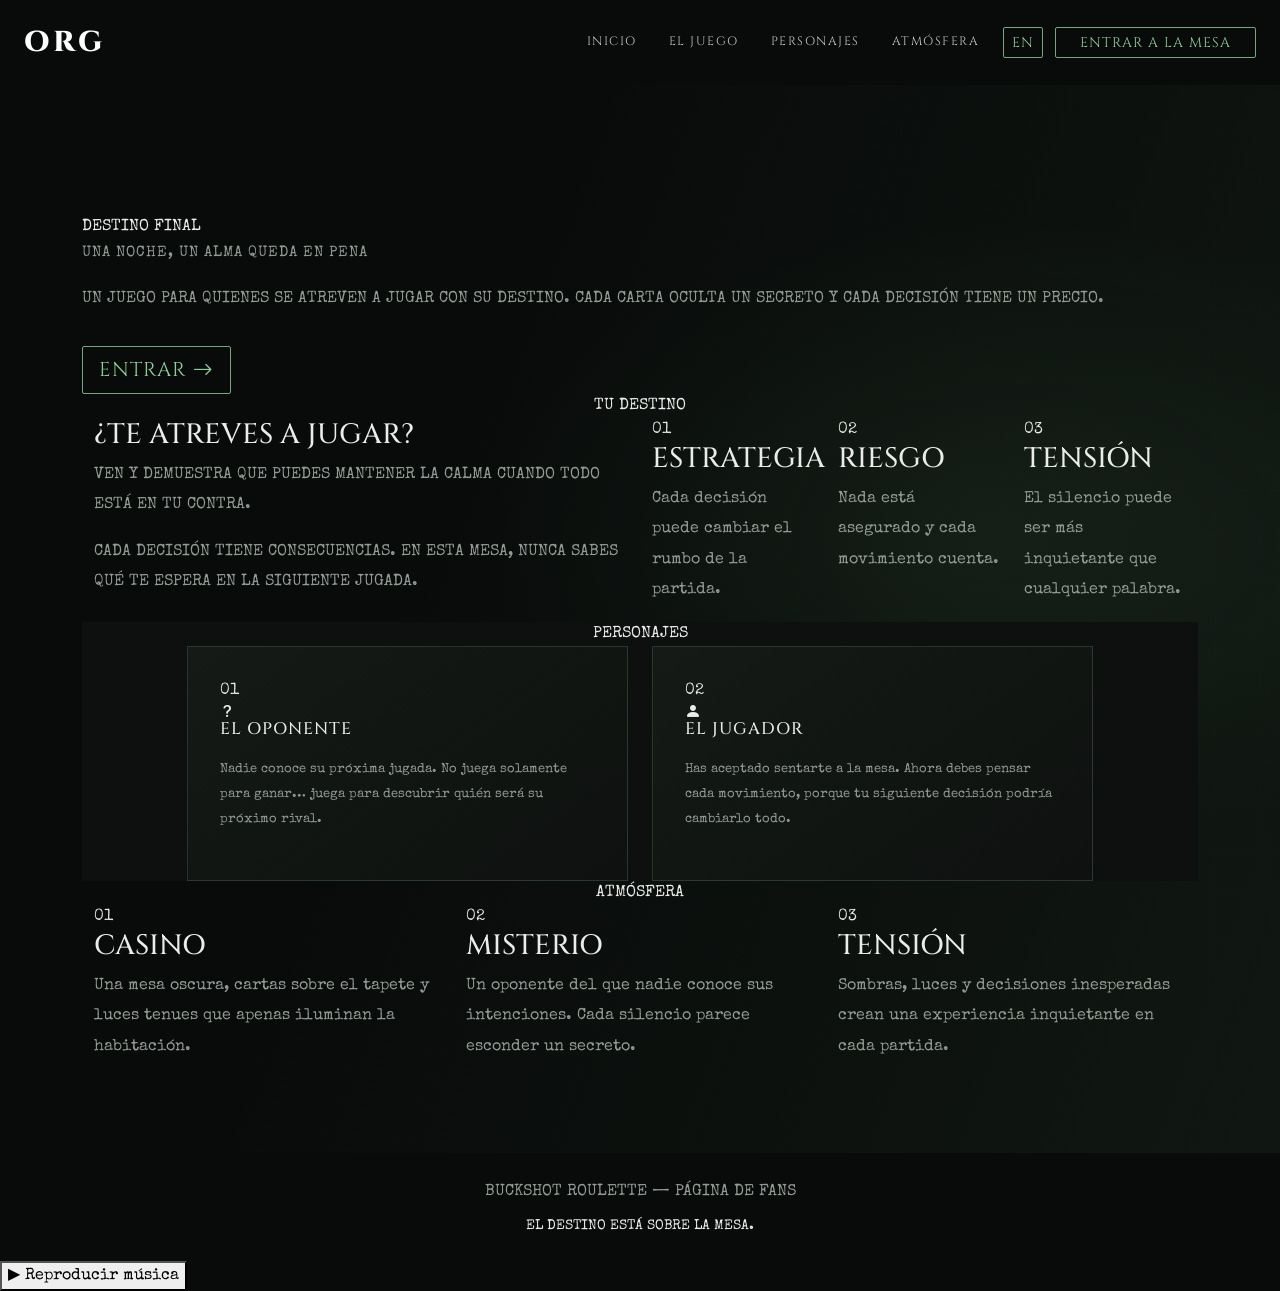
==== commit 078cd494: "music" ====
--- a/index.html
+++ b/index.html
@@ -308,5 +308,32 @@
     <!-- JavaScript propio -->
     <script src="js/script.js"></script>
 
+<audio id="musica-fondo" loop>
+    <source src="audio/buckshot.mp3" type="audio/mpeg">
+</audio>
+
+<button id="boton-musica" onclick="controlarMusica()">
+    ▶ Reproducir música
+</button>
+
+<script>
+function controlarMusica() {
+    const musica = document.getElementById("musica-fondo");
+    const boton = document.getElementById("boton-musica");
+
+    if (musica.paused) {
+        musica.play().then(() => {
+            boton.textContent = "⏸ Pausar música";
+        }).catch(error => {
+            console.error("No se pudo reproducir la música:", error);
+        });
+    } else {
+        musica.pause();
+        boton.textContent = "▶ Reproducir música";
+    }
+}
+</script>
+
+
 </body>
 </html>
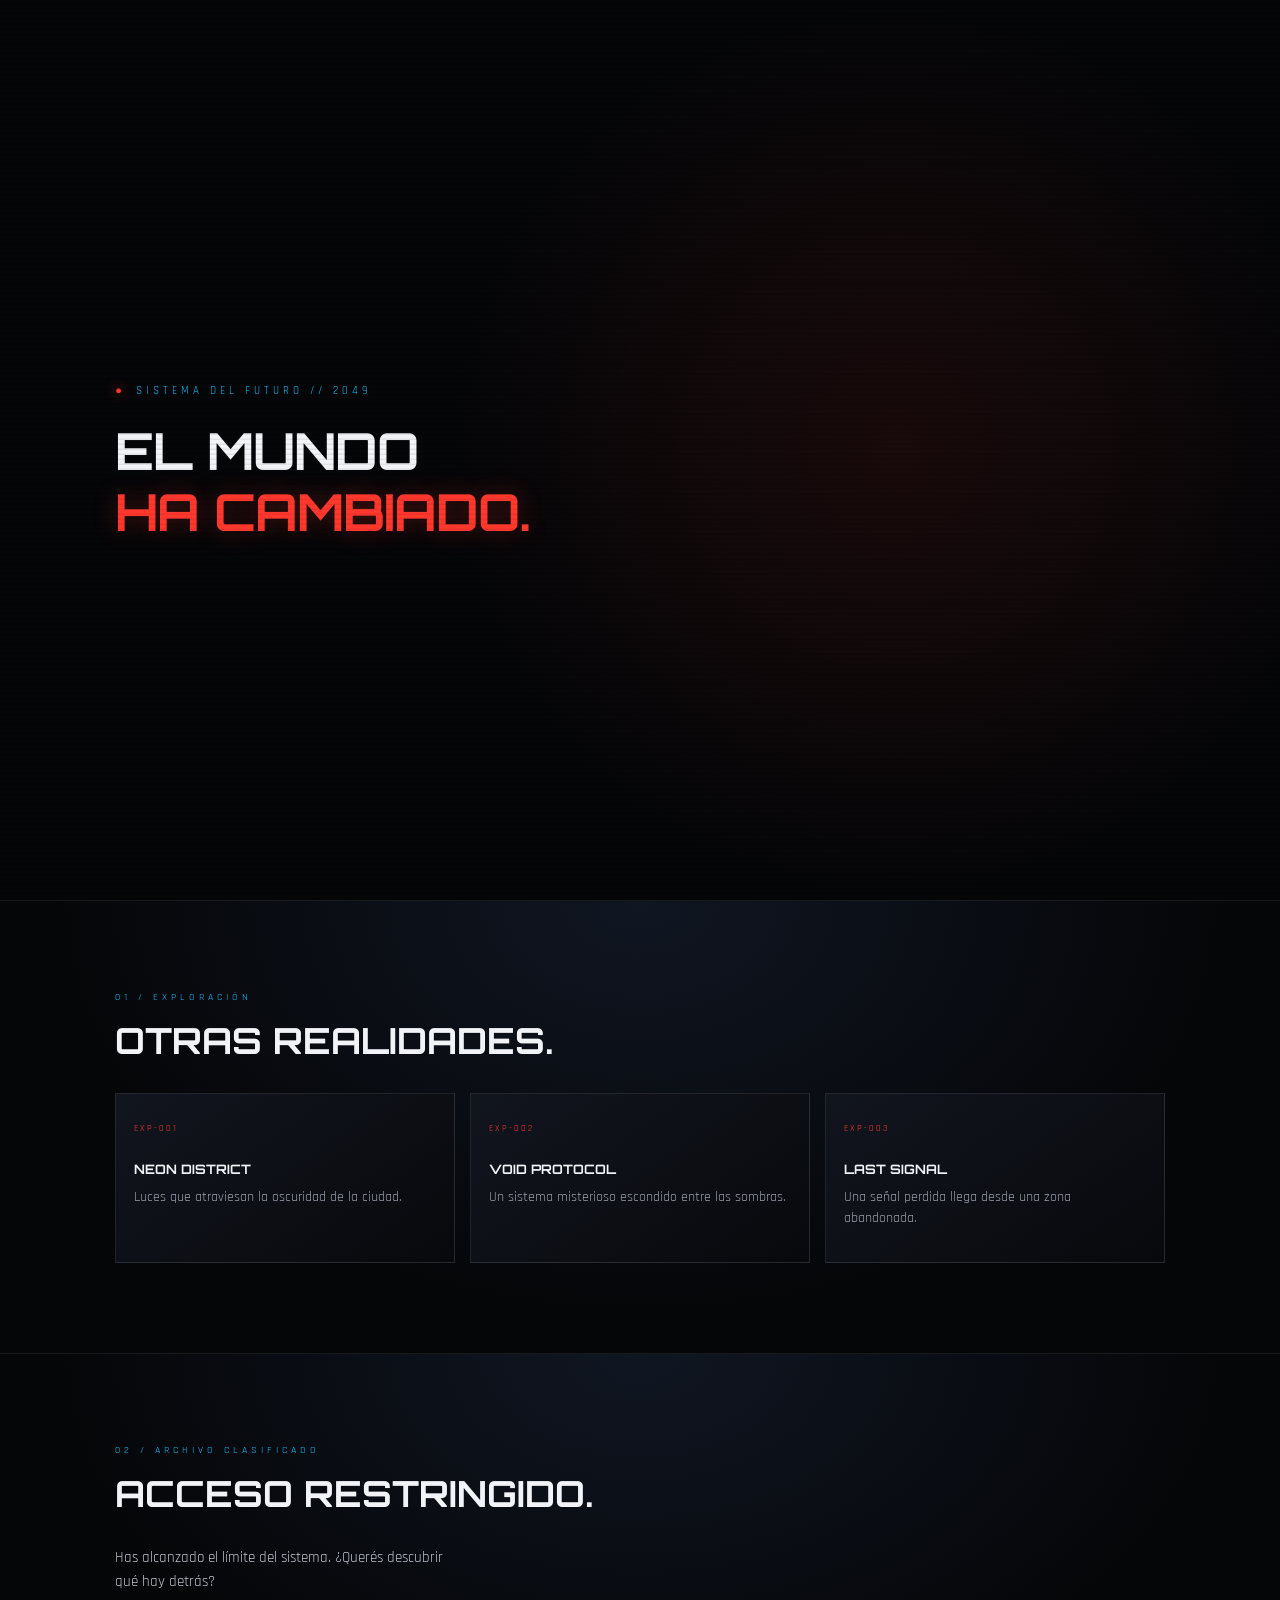
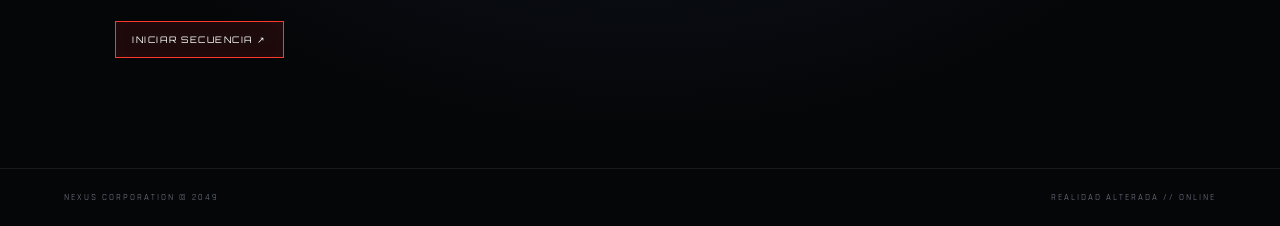
==== commit 54ede458: "blade runner" ====
--- a/index.html
+++ b/index.html
@@ -1,339 +1,89 @@
 
+<!DOCTYPE html>
 <html lang="es">
 <head>
-    <meta charset="UTF-8">
-    <meta name="viewport" content="width=device-width, initial-scale=1.0">
-
-    <title>Buckshot Roulette | Destino Final</title>
-    <meta name="description" content="Una experiencia oscura de cartas, estrategia y misterio.">
-
-    <link rel="preconnect" href="https://fonts.googleapis.com">
-    <link rel="preconnect" href="https://fonts.gstatic.com" crossorigin>
-    <link href="https://fonts.googleapis.com/css2?family=Cinzel:wght@500;600;700;800&family=Special+Elite&display=swap" rel="stylesheet">
-
-    <!-- Bootstrap -->
-    <link href="https://cdn.jsdelivr.net/npm/bootstrap@5.3.8/dist/css/bootstrap.min.css" rel="stylesheet">
-    <link rel="stylesheet" href="https://cdn.jsdelivr.net/npm/bootstrap-icons@1.13.1/font/bootstrap-icons.min.css">
-
-    <!-- CSS propio -->
-    <link rel="stylesheet" href="css/style.css">
+  <meta charset="UTF-8">
+  <meta name="viewport" content="width=device-width, initial-scale=1.0">
+  <meta name="theme-color" content="#050608">
+  <title>NEXUS 2049</title>
+  <link rel="stylesheet" href="style.css">
 </head>
 
 <body>
+  <div class="scanlines"></div>
 
-    <!-- MENU -->
-    <header id="header">
-        <nav class="navbar navbar-expand-lg navbar-dark container-fluid px-4 py-3">
+  <main>
+    <section class="hero" id="inicio">
 
-            <a class="navbar-brand logo" href="#inicio">ORG</a>
+      <div class="city">
+        <video autoplay muted loop playsinline preload="metadata">
+          <source src="ssstik.io_1791940785253.mp4" type="video/mp4">
+        </video>
+      </div>
 
-            <button class="navbar-toggler" type="button"
-                data-bs-toggle="collapse"
-                data-bs-target="#menuPrincipal"
-                aria-controls="menuPrincipal"
-                aria-expanded="false"
-                aria-label="Abrir menú">
-                <span class="navbar-toggler-icon"></span>
-            </button>
+      <div class="shade"></div>
+      <div class="ambient"></div>
 
-            <div class="collapse navbar-collapse" id="menuPrincipal">
-                <ul class="navbar-nav ms-auto gap-lg-3 align-items-lg-center">
+      <div class="content">
+        <div class="eyebrow">SISTEMA DEL FUTURO // 2049</div>
 
-                    <li class="nav-item">
-                        <a class="nav-link" href="#inicio" data-i18n="inicio">INICIO</a>
-                    </li>
+        <h1>
+          EL MUNDO
+          <span>HA CAMBIADO.</span>
+        </h1>
 
-                    <li class="nav-item">
-                        <a class="nav-link" href="#juego" data-i18n="juego">EL JUEGO</a>
-                    </li>
+    </section>
 
-                    <li class="nav-item">
-                        <a class="nav-link" href="#personajes" data-i18n="personajes">PERSONAJES</a>
-                    </li>
+    <section class="projects-section" id="proyectos">
+      <div class="section-label">01 / EXPLORACIÓN</div>
+      <h2>OTRAS REALIDADES.</h2>
 
-                    <li class="nav-item">
-                        <a class="nav-link" href="#atmosfera" data-i18n="atmosfera">ATMÓSFERA</a>
-                    </li>
+      <div class="project-grid">
 
-                    <li class="nav-item mt-2 mt-lg-0">
-                        <button id="languageToggle"
-                            class="btn btn-outline-success btn-sm me-2"
-                            type="button">
-                            EN
-                        </button>
+        <article class="project">
+          <small>EXP-001</small>
+          <h3>NEON DISTRICT</h3>
+          <p>Luces que atraviesan la oscuridad de la ciudad.</p>
+        </article>
 
-                        <a href="#juego"
-                            class="btn btn-outline-success btn-sm px-4"
-                            data-i18n="entrar">
-                            ENTRAR A LA MESA
-                        </a>
-                    </li>
+        <article class="project">
+          <small>EXP-002</small>
+          <h3>VOID PROTOCOL</h3>
+          <p>Un sistema misterioso escondido entre las sombras.</p>
+        </article>
 
-                </ul>
-            </div>
-        </nav>
-    </header>
+        <article class="project">
+          <small>EXP-003</small>
+          <h3>LAST SIGNAL</h3>
+          <p>Una señal perdida llega desde una zona abandonada.</p>
+        </article>
 
-    <main>
+      </div>
+    </section>
 
-        <!-- INICIO -->
-        <section id="inicio" class="hero">
+    <section class="projects-section" id="archivo">
+      <div class="section-label">02 / ARCHIVO CLASIFICADO</div>
+      <h2>ACCESO RESTRINGIDO.</h2>
 
-            <div class="container hero-content">
+      <p class="description">
+        Has alcanzado el límite del sistema. ¿Querés descubrir qué hay detrás?
+      </p>
 
-                <div class="title-area">
+      <div class="buttons">
+        <button class="btn primary" id="access">
+          INICIAR SECUENCIA ↗
+        </button>
+      </div>
 
-                    <div class="main-title">
-                        <span class="letters" data-i18n="titulo1">DESTINO</span>
-                        <span class="letters green" data-i18n="titulo2">FINAL</span>
-                    </div>
+      <p id="message" aria-live="polite"></p>
+    </section>
+  </main>
 
-                    <p class="subtitle" data-i18n="subtitulo">
-                        UNA NOCHE, UN ALMA QUEDA EN PENA
-                    </p>
+  <footer>
+    <span>NEXUS CORPORATION © 2049</span>
+    <span>REALIDAD ALTERADA // ONLINE</span>
+  </footer>
 
-                    <p class="description" data-i18n="descripcion">
-                        UN JUEGO PARA QUIENES SE ATREVEN A JUGAR CON SU DESTINO.
-                        CADA CARTA OCULTA UN SECRETO Y CADA DECISIÓN TIENE UN PRECIO.
-                    </p>
-
-                    <a href="#juego"
-                        class="btn btn-outline-success btn-lg mt-3"
-                        id="discoverBtn">
-                        <span data-i18n="descubrir">ENTRAR</span>
-                        <i class="bi bi-arrow-right"></i>
-                    </a>
-
-                </div>
-        <!-- EL JUEGO -->
-        <section id="juego" class="section dark-section">
-
-            <div class="container">
-
-                <div class="section-title text-center">
-                    <span class="letters" data-i18n="destino">TU DESTINO</span>
-                </div>
-
-                <div class="row g-4 align-items-stretch content-grid">
-
-                    <div class="col-12 col-lg-6">
-                        <div class="text-box reveal-left h-100">
-
-                            <h3 data-i18n="atreves">¿TE ATREVES A JUGAR?</h3>
-
-                            <p data-i18n="calma">
-                                VEN Y DEMUESTRA QUE PUEDES MANTENER LA CALMA
-                                CUANDO TODO ESTÁ EN TU CONTRA.
-                            </p>
-
-                            <p data-i18n="decisiones">
-                                CADA DECISIÓN TIENE CONSECUENCIAS.
-                                EN ESTA MESA, NUNCA SABES QUÉ TE ESPERA
-                                EN LA SIGUIENTE JUGADA.
-                            </p>
-
-                        </div>
-                    </div>
-
-                    <div class="col-12 col-md-6 col-lg-2">
-                        <div class="info-card reveal-right h-100">
-                            <span class="number">01</span>
-                            <h3 data-i18n="estrategia">ESTRATEGIA</h3>
-                            <p data-i18n="estrategiaDesc">
-                                Cada decisión puede cambiar el rumbo de la partida.
-                            </p>
-                        </div>
-                    </div>
-
-                    <div class="col-12 col-md-6 col-lg-2">
-                        <div class="info-card reveal-right h-100">
-                            <span class="number">02</span>
-                            <h3 data-i18n="riesgo">RIESGO</h3>
-                            <p data-i18n="riesgoDesc">
-                                Nada está asegurado y cada movimiento cuenta.
-                            </p>
-                        </div>
-                    </div>
-
-                    <div class="col-12 col-md-6 col-lg-2">
-                        <div class="info-card reveal-right h-100">
-                            <span class="number">03</span>
-                            <h3 data-i18n="tension">TENSIÓN</h3>
-                            <p data-i18n="tensionDesc">
-                                El silencio puede ser más inquietante que cualquier palabra.
-                            </p>
-                        </div>
-                    </div>
-
-                </div>
-            </div>
-        </section>
-
-        <!-- PERSONAJES -->
-        <section id="personajes" class="section character-section">
-
-            <div class="container">
-
-                <div class="section-title text-center">
-                    <span class="letters" data-i18n="personajesTitulo">PERSONAJES</span>
-                </div>
-
-                <div class="row g-4 justify-content-center character-container">
-
-                    <div class="col-12 col-md-6 col-lg-5">
-                        <article class="character-card reveal-left h-100">
-
-                            <div class="character-number">01</div>
-
-                            <div class="character-face">
-                                <i class="bi bi-question-lg"></i>
-                            </div>
-
-                            <h3 data-i18n="oponente">EL OPONENTE</h3>
-
-                            <p data-i18n="oponenteDesc">
-                                Nadie conoce su próxima jugada.
-                                No juega solamente para ganar…
-                                juega para descubrir quién será
-                                su próximo rival.
-                            </p>
-
-                        </article>
-                    </div>
-
-                    <div class="col-12 col-md-6 col-lg-5">
-                        <article class="character-card reveal-right h-100">
-
-                            <div class="character-number">02</div>
-
-                            <div class="character-face">
-                                <i class="bi bi-person-fill"></i>
-                            </div>
-
-                            <h3 data-i18n="jugador">EL JUGADOR</h3>
-
-                            <p data-i18n="jugadorDesc">
-                                Has aceptado sentarte a la mesa.
-                                Ahora debes pensar cada movimiento,
-                                porque tu siguiente decisión
-                                podría cambiarlo todo.
-                            </p>
-
-                        </article>
-                    </div>
-
-                </div>
-            </div>
-        </section>
-
-        <!-- ATMOSFERA -->
-        <section id="atmosfera" class="section atmosphere-section">
-
-            <div class="container">
-
-                <div class="section-title text-center">
-                    <span class="letters" data-i18n="atmosferaTitulo">ATMÓSFERA</span>
-                </div>
-
-                <div class="row g-4 atmosphere-content">
-
-                    <div class="col-12 col-md-6 col-lg-4">
-                        <article class="atmosphere-box reveal-left h-100">
-
-                            <span class="big-number">01</span>
-
-                            <h3 data-i18n="casino">CASINO</h3>
-
-                            <p data-i18n="casinoDesc">
-                                Una mesa oscura, cartas sobre el tapete
-                                y luces tenues que apenas iluminan
-                                la habitación.
-                            </p>
-
-                        </article>
-                    </div>
-
-                    <div class="col-12 col-md-6 col-lg-4">
-                        <article class="atmosphere-box reveal-right h-100">
-
-                            <span class="big-number">02</span>
-
-                            <h3 data-i18n="misterio">MISTERIO</h3>
-
-                            <p data-i18n="misterioDesc">
-                                Un oponente del que nadie conoce
-                                sus intenciones. Cada silencio
-                                parece esconder un secreto.
-                            </p>
-
-                        </article>
-                    </div>
-
-                    <div class="col-12 col-md-6 col-lg-4">
-                        <article class="atmosphere-box reveal-left h-100">
-
-                            <span class="big-number">03</span>
-
-                            <h3 data-i18n="tensionAtmosfera">TENSIÓN</h3>
-
-                            <p data-i18n="tensionAtmosferaDesc">
-                                Sombras, luces y decisiones
-                                inesperadas crean una experiencia
-                                inquietante en cada partida.
-                            </p>
-
-                        </article>
-                    </div>
-
-                </div>
-            </div>
-        </section>
-
-    </main>
-
-    <!-- PIE DE PAGINA -->
-    <footer class="text-center py-4">
-        <p class="mb-2" data-i18n="pie">
-            BUCKSHOT ROULETTE — FAN WEBSITE
-        </p>
-
-        <small data-i18n="fraseFinal">
-            EL DESTINO ESTÁ SOBRE LA MESA.
-        </small>
-    </footer>
-
-    <!-- Bootstrap JavaScript -->
-    <script src="https://cdn.jsdelivr.net/npm/bootstrap@5.3.8/dist/js/bootstrap.bundle.min.js"></script>
-
-    <!-- JavaScript propio -->
-    <script src="js/script.js"></script>
-
-<audio id="musica-fondo" loop>
-    <source src="audio/buckshot.mp3" type="audio/mpeg">
-</audio>
-
-<button id="boton-musica" onclick="controlarMusica()">
-    ▶ Reproducir música
-</button>
-
-<script>
-function controlarMusica() {
-    const musica = document.getElementById("musica-fondo");
-    const boton = document.getElementById("boton-musica");
-
-    if (musica.paused) {
-        musica.play().then(() => {
-            boton.textContent = "⏸ Pausar música";
-        }).catch(error => {
-            console.error("No se pudo reproducir la música:", error);
-        });
-    } else {
-        musica.pause();
-        boton.textContent = "▶ Reproducir música";
-    }
-}
-</script>
-
-
+  <script src="script.js"></script>
 </body>
 </html>
--- a/style.css
+++ b/style.css
@@ -0,0 +1,503 @@
+
+@import url('https://fonts.googleapis.com/css2?family=Orbitron:wght@400;500;600;700;800&family=Rajdhani:wght@400;500;600;700&display=swap');
+
+:root {
+  --red: #ff382e;
+  --blue: #16bfff;
+  --bg: #050608;
+  --white: #f1f3f7;
+}
+
+* {
+  margin: 0;
+  padding: 0;
+  box-sizing: border-box;
+}
+
+html {
+  scroll-behavior: smooth;
+}
+
+body {
+  background: var(--bg);
+  color: var(--white);
+  font-family: 'Rajdhani', sans-serif;
+  overflow-x: hidden;
+}
+
+a {
+  text-decoration: none;
+  color: inherit;
+}
+
+button {
+  font: inherit;
+}
+
+header {
+  height: 66px;
+  position: fixed;
+  top: 0;
+  left: 0;
+  width: 100%;
+  z-index: 20;
+  display: flex;
+  align-items: center;
+  justify-content: space-between;
+  padding: 0 5%;
+  background: #050608a8;
+  border-bottom: 1px solid #ffffff18;
+  backdrop-filter: blur(12px);
+}
+
+.logo {
+  font: 600 17px 'Orbitron', sans-serif;
+  letter-spacing: 5px;
+  color: var(--red);
+}
+
+.logo small {
+  font-size: 10px;
+  color: #999;
+  letter-spacing: 2px;
+}
+
+.status {
+  font-size: 10px;
+  letter-spacing: 3px;
+  color: #ff786e;
+}
+
+.status span {
+  color: var(--red);
+  animation: blink 1.5s infinite;
+}
+
+.hero {
+  min-height: 100vh;
+  min-height: 100svh;
+  position: relative;
+  isolation: isolate;
+  display: flex;
+  align-items: center;
+  padding: 100px 9% 75px;
+  overflow: hidden;
+  perspective: 1000px;
+}
+
+.city {
+  position: absolute;
+  inset: 0;
+  z-index: -3;
+  overflow: hidden;
+  background: #050608;
+}
+
+.city video {
+  position: absolute;
+  width: 100%;
+  height: 100%;
+  inset: 0;
+  object-fit: cover;
+  object-position: center;
+  filter: brightness(.62) saturate(1.15);
+  transform: scale(1.03);
+}
+
+.shade {
+  position: absolute;
+  inset: 0;
+  z-index: -2;
+  pointer-events: none;
+  background:
+    linear-gradient(90deg,
+      #050608ed 0%,
+      #050608ad 36%,
+      #05060838 72%,
+      #05060866 100%),
+    linear-gradient(0deg,
+      #050608 0%,
+      transparent 28%,
+      #05060830 100%);
+}
+
+.ambient {
+  position: absolute;
+  inset: 0;
+  z-index: -1;
+  pointer-events: none;
+  background: radial-gradient(
+    circle at 70% 50%,
+    #ff382e15,
+    transparent 45%
+  );
+  animation: breathe 6s ease-in-out infinite alternate;
+}
+
+.scanlines {
+  position: fixed;
+  inset: 0;
+  z-index: 30;
+  pointer-events: none;
+  opacity: .07;
+  background: repeating-linear-gradient(
+    transparent 0 3px,
+    #000 4px 5px
+  );
+}
+
+.content {
+  position: relative;
+  z-index: 1;
+  max-width: 480px;
+  transform-style: preserve-3d;
+  animation: enter 1.2s ease both;
+}
+
+.eyebrow {
+  font-size: 11px;
+  color: var(--blue);
+  letter-spacing: 4px;
+  margin-bottom: 22px;
+}
+
+.eyebrow::before {
+  content: '●';
+  color: var(--red);
+  margin-right: 10px;
+  text-shadow: 0 0 12px var(--red);
+}
+
+h1 {
+  font-family: 'Orbitron', sans-serif;
+  font-size: clamp(28px, 4.2vw, 51px);
+  line-height: 1.18;
+  font-weight: 700;
+  letter-spacing: -1px;
+}
+
+h1 span {
+  display: block;
+  color: var(--red);
+  text-shadow: 0 0 24px #ff382e50;
+}
+
+.description {
+  max-width: 330px;
+  margin-top: 20px;
+  font-size: 15px;
+  line-height: 1.6;
+  color: #c1c4d0;
+}
+
+.buttons {
+  display: flex;
+  flex-wrap: wrap;
+  gap: 12px;
+  margin-top: 27px;
+}
+
+.btn {
+  display: inline-flex;
+  align-items: center;
+  justify-content: center;
+  padding: 12px 16px;
+  font-family: 'Orbitron', sans-serif;
+  font-size: 9px;
+  letter-spacing: 1.5px;
+  border: 1px solid #ffffff30;
+  background: #05060870;
+  color: white;
+  cursor: pointer;
+  transition: .25s;
+}
+
+.btn.primary {
+  border-color: var(--red);
+  background: #ff382e18;
+  box-shadow: inset 0 0 18px #ff382e0a;
+}
+
+.btn:hover {
+  transform: translateY(-3px);
+  border-color: var(--red);
+  box-shadow: 0 0 22px #ff382e30;
+}
+
+.btn:disabled {
+  opacity: .6;
+  cursor: wait;
+  transform: none;
+}
+
+.hud {
+  position: absolute;
+  right: 5%;
+  bottom: 13%;
+  width: 225px;
+  padding: 18px;
+  border: 1px solid #ffffff30;
+  border-top: 1px solid var(--red);
+  background: #07080bd9;
+  backdrop-filter: blur(12px);
+  transform: rotateY(-5deg);
+  animation: float 5s ease-in-out infinite;
+}
+
+.hud-title {
+  color: var(--red);
+  font-size: 10px;
+  letter-spacing: 2px;
+  padding-bottom: 12px;
+  border-bottom: 1px solid #ffffff18;
+  margin-bottom: 12px;
+}
+
+.hud-row {
+  display: flex;
+  justify-content: space-between;
+  gap: 10px;
+  font-size: 12px;
+  margin: 10px 0;
+  color: #a8aab6;
+}
+
+.hud-row strong {
+  color: #e9edf5;
+  font-weight: 500;
+}
+
+.bar {
+  height: 2px;
+  margin-top: 5px;
+  background: #ffffff18;
+}
+
+.bar span {
+  display: block;
+  height: 100%;
+  width: 78%;
+  background: var(--blue);
+  box-shadow: 0 0 9px var(--blue);
+}
+
+.coordinates {
+  position: absolute;
+  left: 5%;
+  bottom: 28px;
+  color: #b6b6c1;
+  font-size: 9px;
+  letter-spacing: 2px;
+}
+
+.coordinates span {
+  color: var(--red);
+}
+
+.clock {
+  position: absolute;
+  right: 5%;
+  bottom: 28px;
+  font-size: 10px;
+  color: #c1c4d0;
+  letter-spacing: 2px;
+}
+
+section.projects-section {
+  padding: 90px 9%;
+  border-top: 1px solid #ffffff14;
+  background:
+    radial-gradient(ellipse at 50% 0%, #101622, #050608 65%);
+}
+
+.section-label {
+  color: var(--blue);
+  font-size: 10px;
+  letter-spacing: 4px;
+  margin-bottom: 15px;
+}
+
+h2 {
+  font-family: 'Orbitron', sans-serif;
+  font-size: clamp(22px, 3.5vw, 36px);
+  margin-bottom: 30px;
+}
+
+.project-grid {
+  display: grid;
+  grid-template-columns: repeat(3, minmax(0, 1fr));
+  gap: 15px;
+}
+
+.project {
+  min-height: 170px;
+  position: relative;
+  padding: 22px 18px;
+  border: 1px solid #ffffff1a;
+  background: linear-gradient(145deg, #11151e, #08090c);
+  transition: .3s;
+  overflow: hidden;
+}
+
+.project::before {
+  content: '';
+  position: absolute;
+  left: 0;
+  bottom: 0;
+  width: 0;
+  height: 2px;
+  background: var(--red);
+  box-shadow: 0 0 12px var(--red);
+  transition: .3s;
+}
+
+.project:hover {
+  transform: translateY(-5px);
+  border-color: #ff382e70;
+}
+
+.project:hover::before {
+  width: 100%;
+}
+
+.project small {
+  font-size: 9px;
+  letter-spacing: 2px;
+  color: var(--red);
+}
+
+.project h3 {
+  font-family: 'Orbitron', sans-serif;
+  font-size: 13px;
+  margin: 24px 0 10px;
+}
+
+.project p {
+  color: #999eac;
+  font-size: 14px;
+  line-height: 1.5;
+}
+
+#message {
+  margin-top: 20px;
+  color: var(--red);
+  font-size: 12px;
+  letter-spacing: 2px;
+}
+
+footer {
+  padding: 23px 5%;
+  border-top: 1px solid #ffffff16;
+  display: flex;
+  justify-content: space-between;
+  flex-wrap: wrap;
+  gap: 10px;
+  color: #777d8c;
+  font-size: 9px;
+  letter-spacing: 2px;
+}
+
+@keyframes enter {
+  from {
+    opacity: 0;
+    transform: translateY(20px);
+  }
+  to {
+    opacity: 1;
+    transform: translateY(0);
+  }
+}
+
+@keyframes breathe {
+  from { opacity: .35; }
+  to { opacity: 1; }
+}
+
+@keyframes float {
+  0%, 100% {
+    transform: translateY(0) rotateY(-5deg);
+  }
+  50% {
+    transform: translateY(-8px) rotateY(-2deg);
+  }
+}
+
+@keyframes blink {
+  0%, 100% { opacity: 1; }
+  50% { opacity: .3; }
+}
+
+@media (max-width: 700px) {
+  .hero {
+    padding: 105px 7% 90px;
+    align-items: flex-start;
+  }
+
+  .city video {
+    object-position: center;
+  }
+
+  .shade {
+    background:
+      linear-gradient(90deg, #050608c9, #05060860),
+      linear-gradient(0deg, #050608 0%, transparent 60%);
+  }
+
+  .content {
+    max-width: 100%;
+    margin-top: 8vh;
+  }
+
+  h1 {
+    font-size: clamp(27px, 8vw, 40px);
+    letter-spacing: -1px;
+  }
+
+  .description {
+    font-size: 14px;
+    max-width: 290px;
+  }
+
+  .hud {
+    width: 170px;
+    right: 6%;
+    bottom: 55px;
+    padding: 12px;
+    opacity: .94;
+  }
+
+  .hud-title { font-size: 8px; }
+  .hud-row { font-size: 10px; }
+
+  .coordinates {
+    left: 7%;
+    bottom: 20px;
+    font-size: 8px;
+  }
+
+  .clock { display: none; }
+
+  section.projects-section {
+    padding: 70px 7%;
+  }
+
+  .project-grid {
+    grid-template-columns: 1fr;
+  }
+
+  .project {
+    min-height: 135px;
+  }
+
+  footer {
+    line-height: 1.8;
+  }
+}
+
+@media (prefers-reduced-motion: reduce) {
+  *, *::before, *::after {
+    animation-duration: .01ms !important;
+    animation-iteration-count: 1 !important;
+    scroll-behavior: auto !important;
+  }
+}
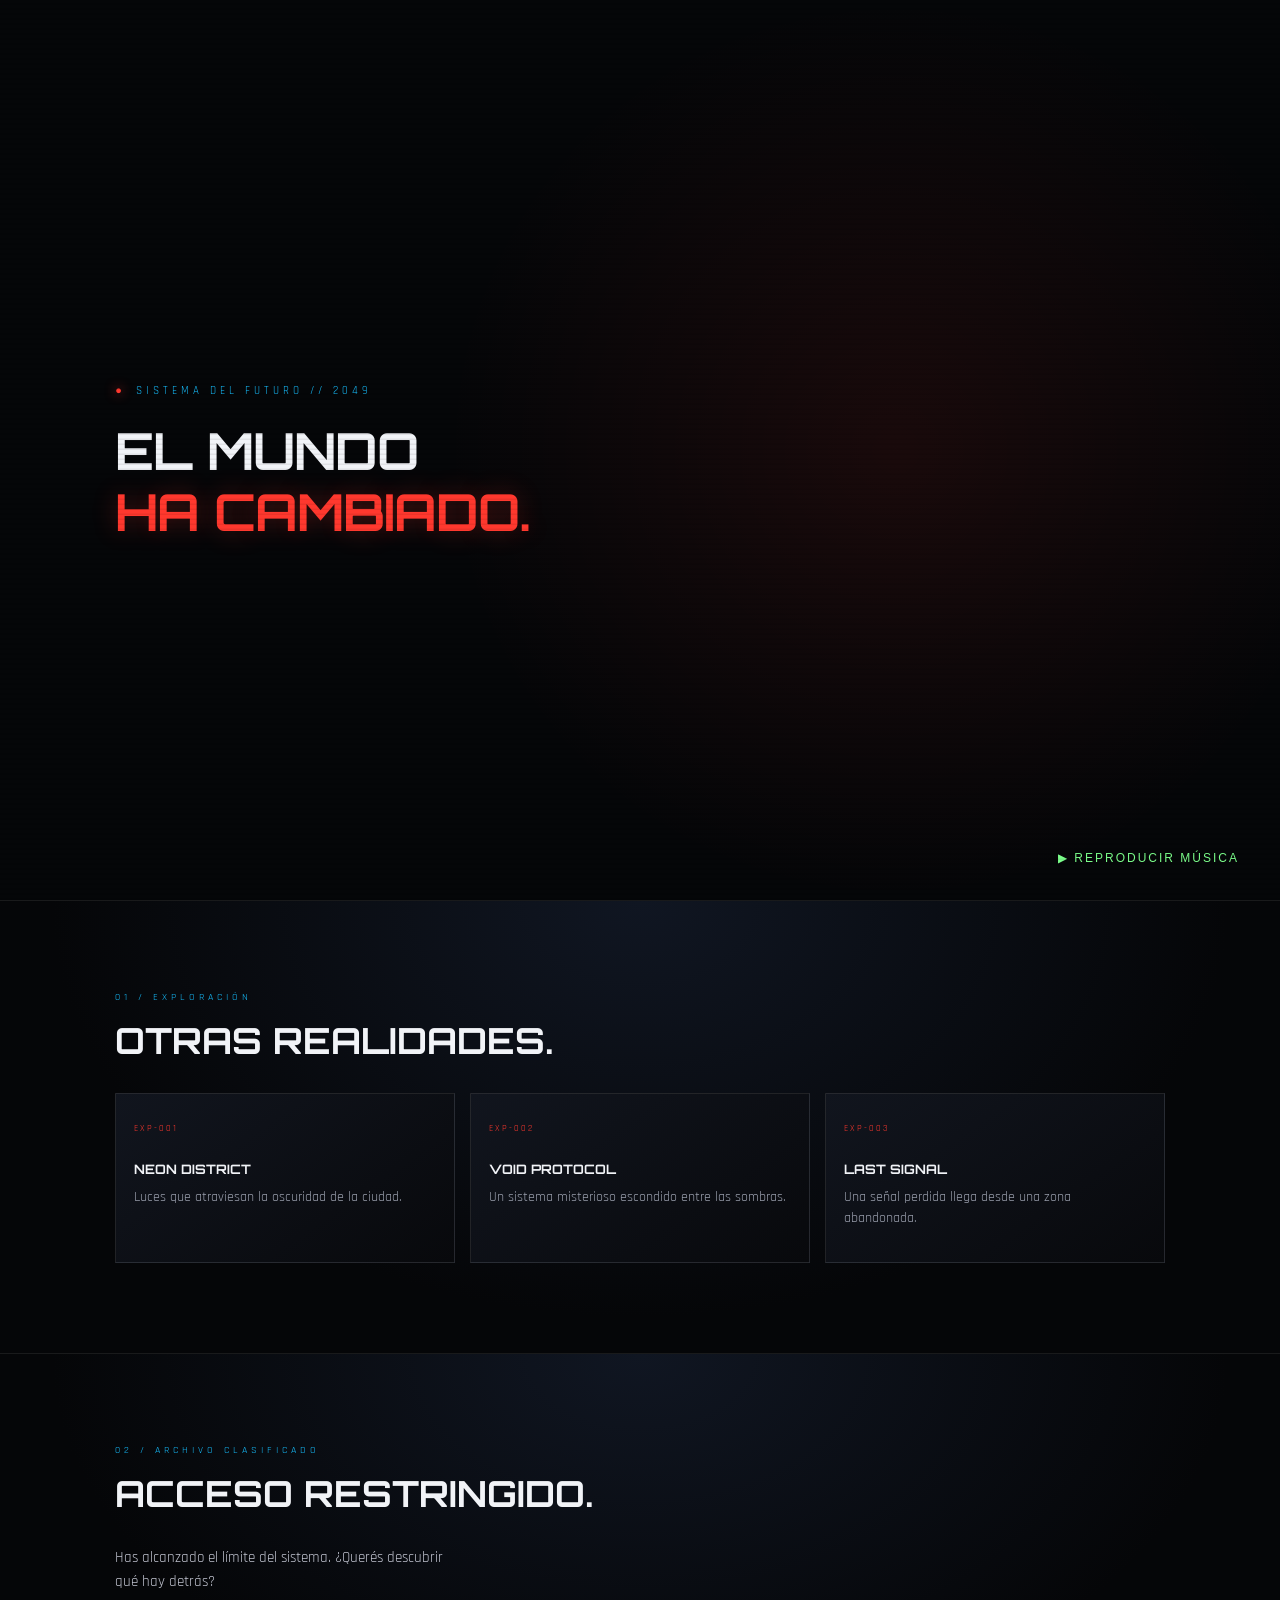
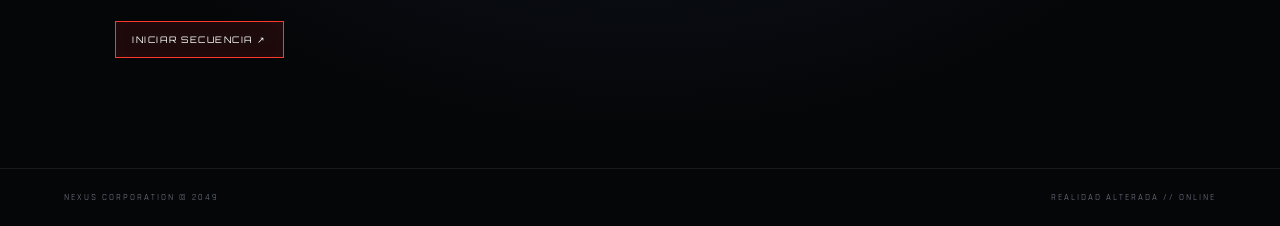
==== commit db589515: "NEW MUSIC" ====
--- a/index.html
+++ b/index.html
@@ -14,6 +14,20 @@
 
   <main>
     <section class="hero" id="inicio">
+      
+<div class="reproductor">
+    <button id="botonMusica" type="button">
+        ▶ REPRODUCIR MÚSICA
+    </button>
+
+    <audio id="musica" loop>
+        <source src="No Contesta - Ele A El Dominio (Instrumental) - nadie sabe.mp3" type="audio/mpeg">
+        Tu navegador no soporta audio.
+    </audio>
+</div>
+
+<script src="script.js"></script>
+
 
       <div class="city">
         <video autoplay muted loop playsinline preload="metadata">
@@ -86,4 +100,4 @@
 
   <script src="script.js"></script>
 </body>
-</html>
+</html>
--- a/style.css
+++ b/style.css
@@ -501,3 +501,28 @@
     scroll-behavior: auto !important;
   }
 }
+
+.reproductor {
+    position: fixed;
+    bottom: 20px;
+    right: 20px;
+    z-index: 9999;
+}
+
+#botonMusica {
+    background: transparent;
+    color: #7cff8b;
+    border: 1px solid transparent;
+    padding: 14px 20px;
+    font-family: Arial, sans-serif;
+    font-size: 12px;
+    letter-spacing: 2px;
+    cursor: pointer;
+    transition: 0.3s;
+}
+
+#botonMusica:hover {
+    color: white;
+    text-shadow: 0 0 10px #7cff8b;
+    border-color: #7cff8b;
+}
